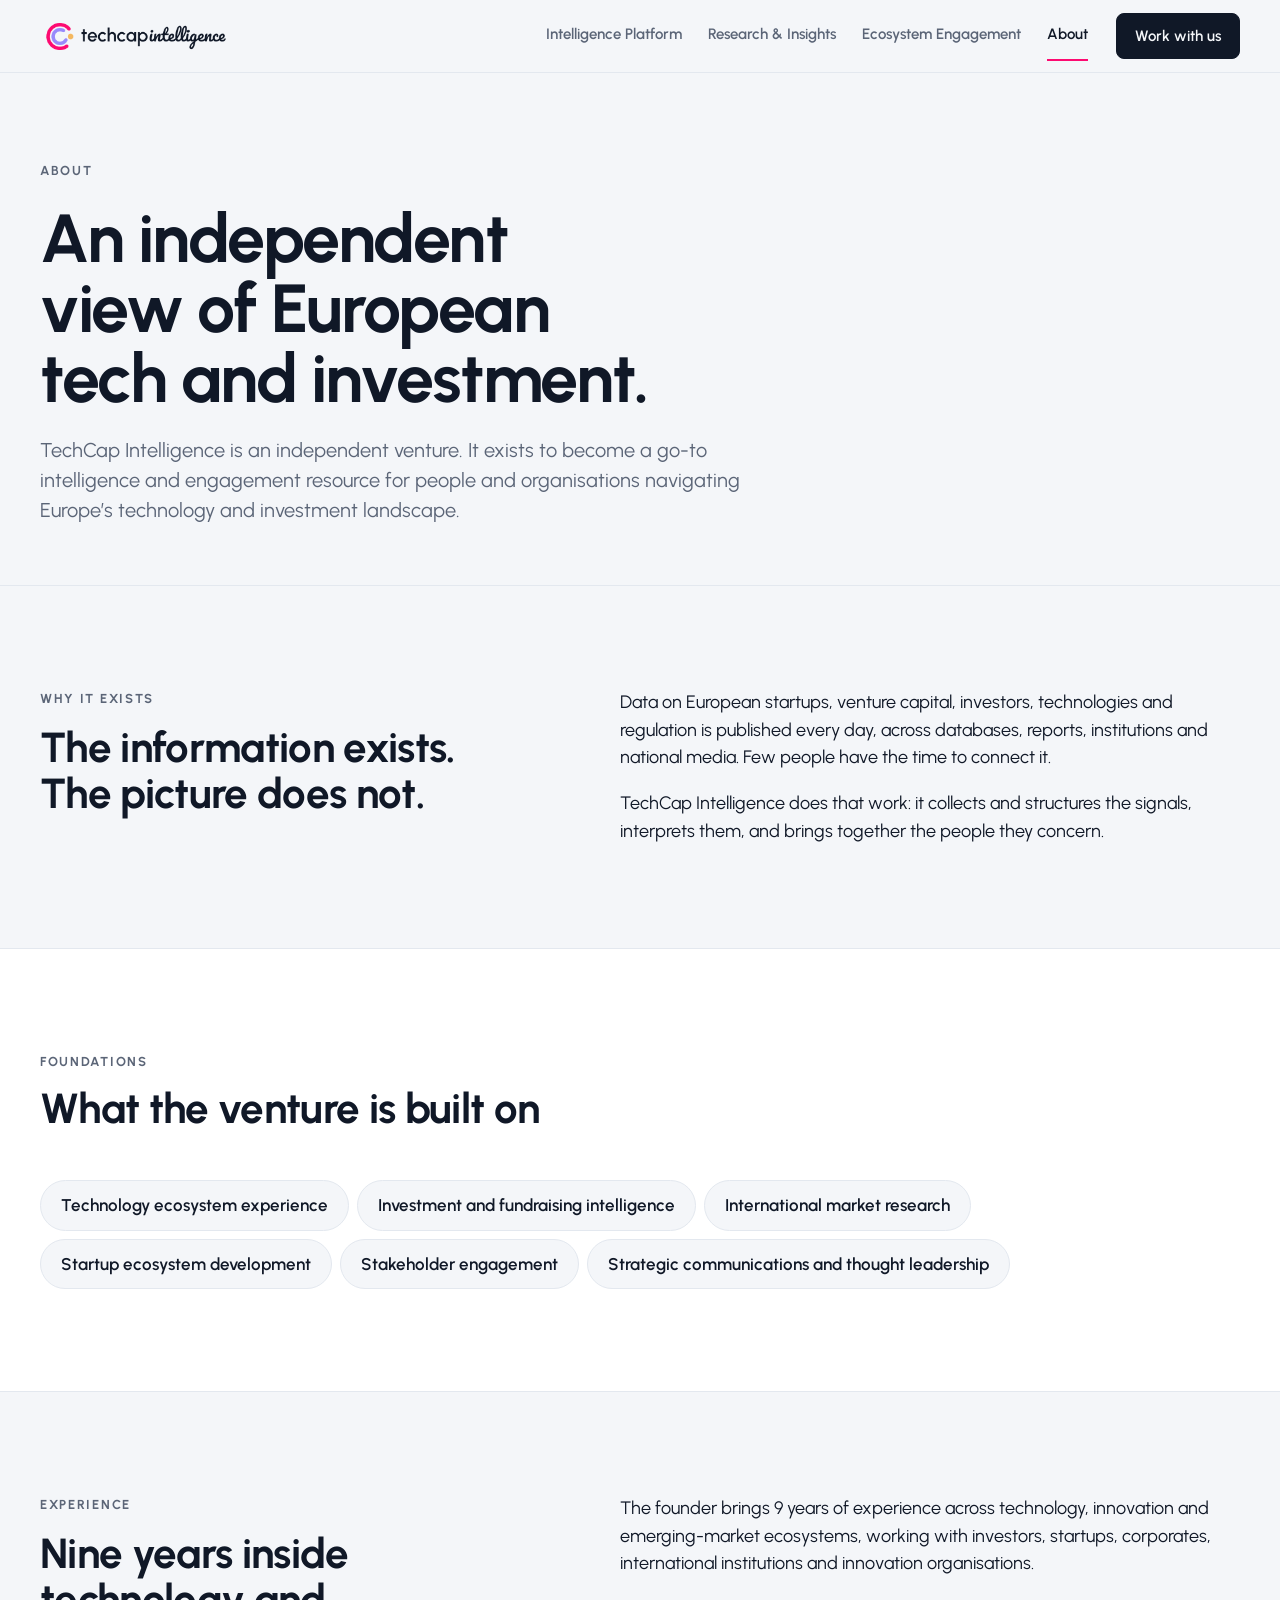
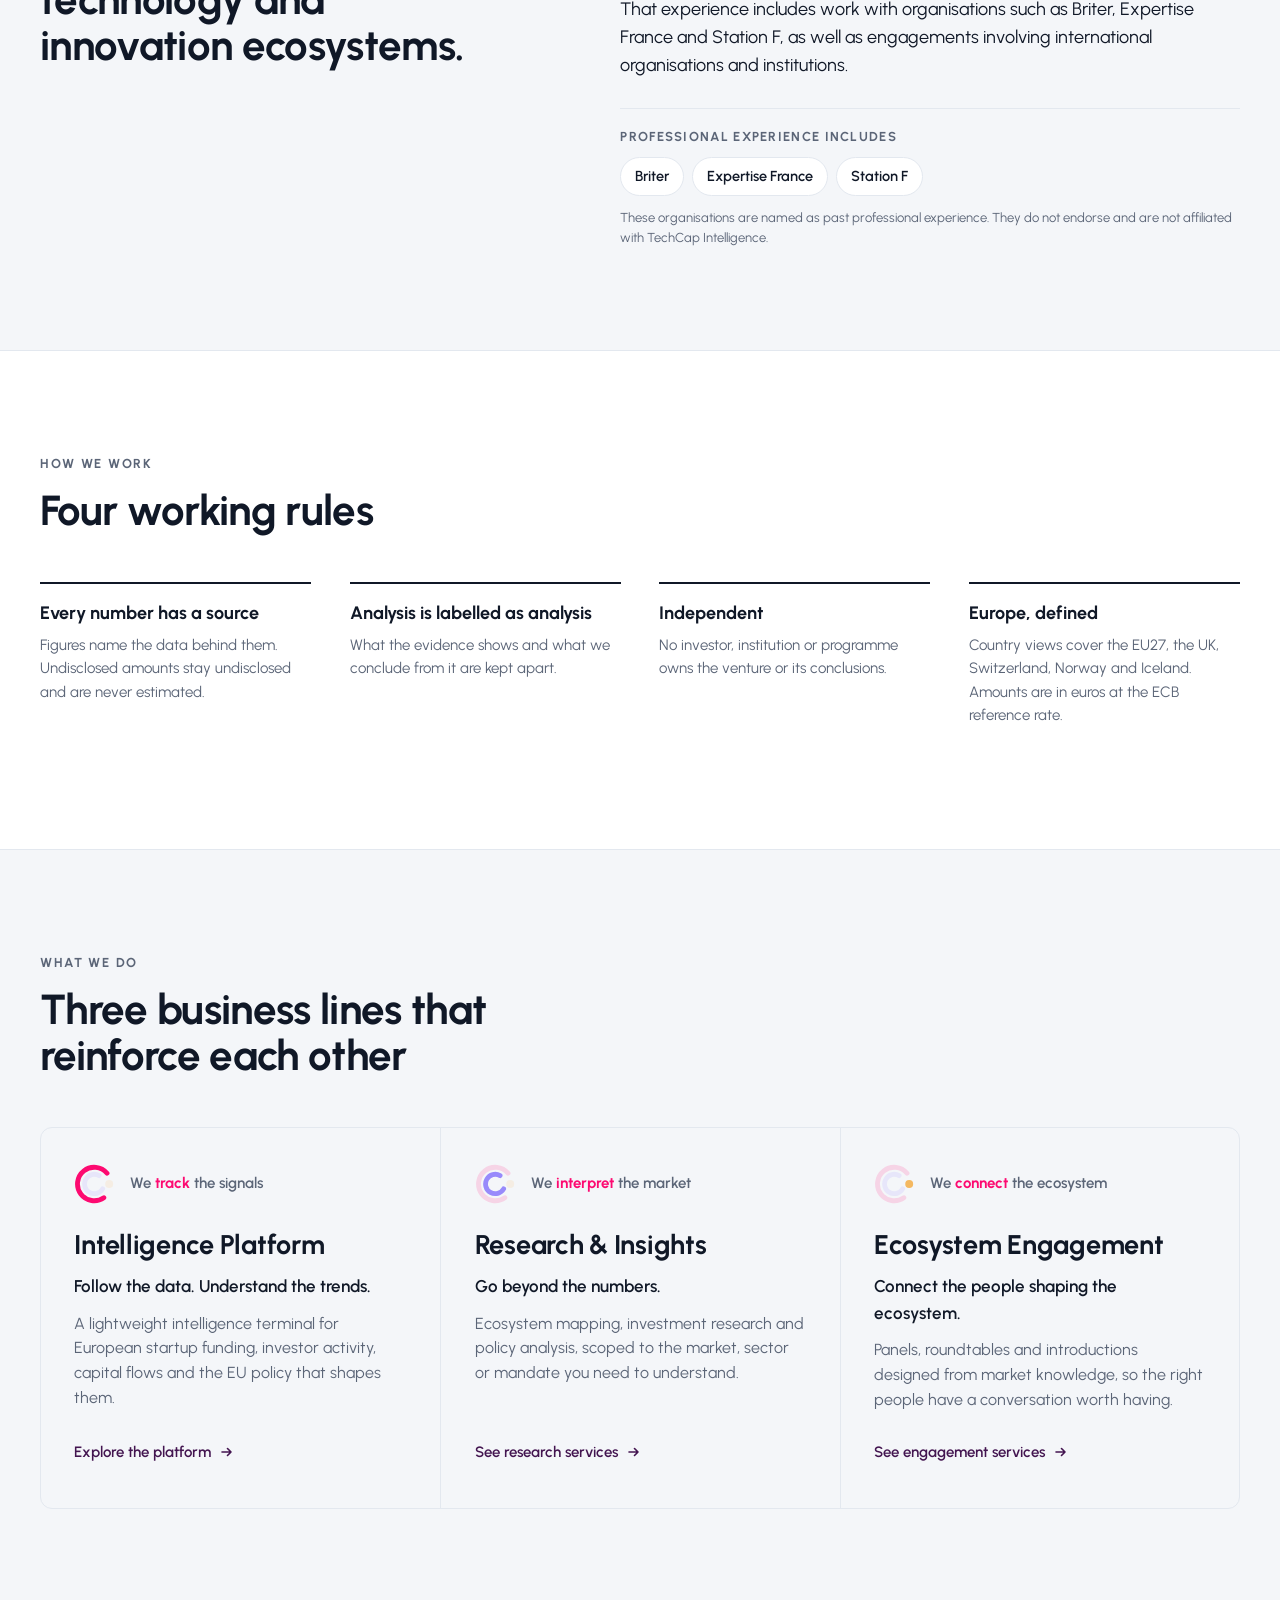
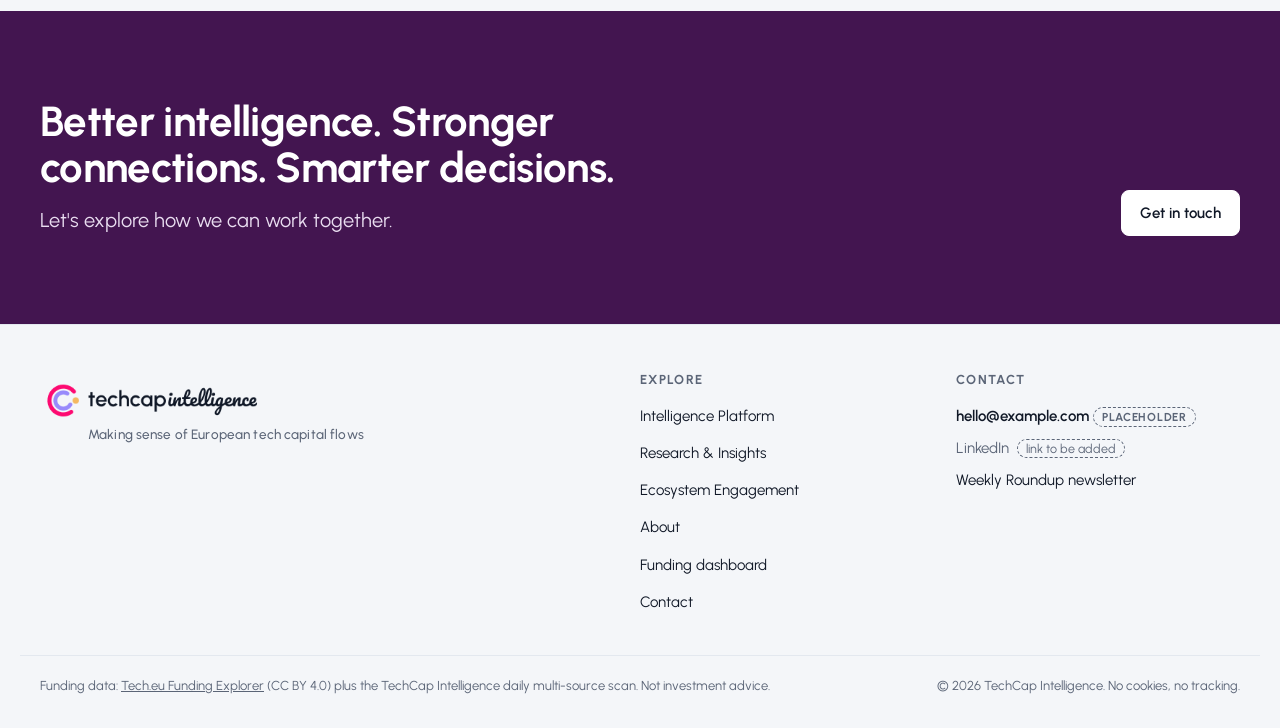
==== site/about.html @ 33c6abe6 "Use www.techcapintelligence.com as the canonical address Co-Authored-By: Claude Fable 5.2 <noreply@a" ====
<!doctype html>
<html lang="en">
<head>
<meta charset="utf-8">
<meta name="viewport" content="width=device-width, initial-scale=1, viewport-fit=cover">
<title>About · TechCap Intelligence</title>
<meta name="description" content="TechCap Intelligence is an independent technology and investment intelligence venture focused on the European startup and innovation ecosystem.">
<link rel="canonical" href="https://www.techcapintelligence.com/about.html">
<meta property="og:type" content="website">
<meta property="og:site_name" content="TechCap Intelligence">
<meta property="og:title" content="About · TechCap Intelligence">
<meta property="og:description" content="TechCap Intelligence is an independent technology and investment intelligence venture focused on the European startup and innovation ecosystem.">
<meta property="og:url" content="https://www.techcapintelligence.com/about.html">
<meta property="og:image" content="https://www.techcapintelligence.com/assets/apple-touch-icon.png">
<meta name="twitter:card" content="summary">
<link rel="icon" href="assets/favicon.svg" type="image/svg+xml">
<link rel="icon" href="assets/favicon-64.png" sizes="64x64" type="image/png">
<link rel="apple-touch-icon" href="assets/apple-touch-icon.png">
<link rel="preconnect" href="https://fonts.googleapis.com">
<link rel="preconnect" href="https://fonts.gstatic.com" crossorigin>
<link rel="stylesheet" href="https://fonts.googleapis.com/css2?family=Urbanist:wght@400;500;600;700&display=swap">
<link rel="stylesheet" href="assets/site.css">
</head>
<body>
<a class="skip" href="#main">Skip to content</a>
<header class="site-head">
  <div class="wrap head-in">
    <a class="home-link" href="index.html" aria-label="TechCap Intelligence, home"><span class="logo " role="img" aria-label="TechCap Intelligence"><span class="w"></span><span class="m"></span></span></a>
    <button class="nav-toggle" type="button" aria-expanded="false" aria-controls="site-nav"><span class="bars" aria-hidden="true"></span><span class="sr-only">Menu</span></button>
    <nav class="site-nav" id="site-nav" aria-label="Main">
      <ul><li><a href="platform.html">Intelligence Platform</a></li><li><a href="research.html">Research &amp; Insights</a></li><li><a href="engagement.html">Ecosystem Engagement</a></li><li><a href="about.html" aria-current="page">About</a></li></ul>
      <a class="btn btn-solid" href="contact.html">Work with us</a>
    </nav>
  </div>
</header>
<main id="main">
<section class="page-hero">
  <div class="wrap">
    <p class="eyebrow">About</p>
    <h1>An independent view of European tech and investment.</h1>
    <p class="lead">TechCap Intelligence is an independent venture. It exists to become a go-to intelligence and engagement resource for people and organisations navigating Europe’s technology and investment landscape.</p>
    
    
  </div>
</section>

<section class="section ">
  <div class="wrap split">
    <div><p class="eyebrow">Why it exists</p><h2>The information exists. The picture does not.</h2></div>
    <div class="prose"><p>Data on European startups, venture capital, investors, technologies and regulation is published every day, across databases, reports, institutions and national media. Few people have the time to connect it.</p><p>TechCap Intelligence does that work: it collects and structures the signals, interprets them, and brings together the people they concern.</p></div>
  </div>
</section>

<section class="section tinted">
  <div class="wrap">
    <div class="sec-head"><p class="eyebrow">Foundations</p><h2>What the venture is built on</h2></div>
    <ul class="tags big"><li>Technology ecosystem experience</li><li>Investment and fundraising intelligence</li><li>International market research</li><li>Startup ecosystem development</li><li>Stakeholder engagement</li><li>Strategic communications and thought leadership</li></ul>
  </div>
</section>
<section class="section ">
  <div class="wrap split">
    <div><p class="eyebrow">Experience</p><h2>Nine years inside technology and innovation ecosystems.</h2></div>
    <div class="prose"><p>The founder brings 9 years of experience across technology, innovation and emerging-market ecosystems, working with investors, startups, corporates, international institutions and innovation organisations.</p><p>That experience includes work with organisations such as Briter, Expertise France and Station F, as well as engagements involving international organisations and institutions.</p><div class="orgs"><h3>Professional experience includes</h3><ul class="tags"><li>Briter</li><li>Expertise France</li><li>Station F</li></ul><p class="note">These organisations are named as past professional experience. They do not endorse and are not affiliated with TechCap Intelligence.</p></div></div>
  </div>
</section>

<section class="section tinted">
  <div class="wrap">
    <div class="sec-head"><p class="eyebrow">How we work</p><h2>Four working rules</h2></div>
    <dl class="name-list cols-4"><div><dt>Every number has a source</dt><dd>Figures name the data behind them. Undisclosed amounts stay undisclosed and are never estimated.</dd></div><div><dt>Analysis is labelled as analysis</dt><dd>What the evidence shows and what we conclude from it are kept apart.</dd></div><div><dt>Independent</dt><dd>No investor, institution or programme owns the venture or its conclusions.</dd></div><div><dt>Europe, defined</dt><dd>Country views cover the EU27, the UK, Switzerland, Norway and Iceland. Amounts are in euros at the ECB reference rate.</dd></div></dl>
  </div>
</section>
<section class="section">
  <div class="wrap">
    <div class="sec-head"><p class="eyebrow">What we do</p><h2>Three business lines that reinforce each other</h2></div>
    <div class="pillars">
  <article class="pillar pillar-track">
    <div class="pillar-top"><svg class="sym" width="44" height="44" viewBox="0 0 100 100" aria-hidden="true"><g fill="none" stroke-linecap="round" stroke-width="11"><path stroke="#FD0A71" d="M75.1 25.6 A38 38 0 1 0 67.8 81.1"/><path class="off" stroke="#988AFB" d="M57.0 30.9 A22 22 0 1 0 65.1 61.0"/></g><circle class="off" fill="#F4B860" cx="80" cy="50" r="9"/></svg><p class="verb">We <b>track</b> the signals</p></div>
    <h3><a href="platform.html">Intelligence Platform</a></h3>
    <p class="line">Follow the data. Understand the trends.</p>
    <p class="text">A lightweight intelligence terminal for European startup funding, investor activity, capital flows and the EU policy that shapes them.</p>
    <p class="more"><a class="btn btn-text" href="platform.html">Explore the platform<svg class="arr" width="16" height="16" viewBox="0 0 16 16" aria-hidden="true"><path d="M3 8h9M8.5 4.5 12 8l-3.500 3.500" fill="none" stroke="currentColor" stroke-width="1.6" stroke-linecap="round" stroke-linejoin="round"/></svg></a></p>
  </article>
  <article class="pillar pillar-interpret">
    <div class="pillar-top"><svg class="sym" width="44" height="44" viewBox="0 0 100 100" aria-hidden="true"><g fill="none" stroke-linecap="round" stroke-width="11"><path class="off" stroke="#FD0A71" d="M75.1 25.6 A38 38 0 1 0 67.8 81.1"/><path stroke="#988AFB" d="M57.0 30.9 A22 22 0 1 0 65.1 61.0"/></g><circle class="off" fill="#F4B860" cx="80" cy="50" r="9"/></svg><p class="verb">We <b>interpret</b> the market</p></div>
    <h3><a href="research.html">Research &amp; Insights</a></h3>
    <p class="line">Go beyond the numbers.</p>
    <p class="text">Ecosystem mapping, investment research and policy analysis, scoped to the market, sector or mandate you need to understand.</p>
    <p class="more"><a class="btn btn-text" href="research.html">See research services<svg class="arr" width="16" height="16" viewBox="0 0 16 16" aria-hidden="true"><path d="M3 8h9M8.5 4.5 12 8l-3.500 3.500" fill="none" stroke="currentColor" stroke-width="1.6" stroke-linecap="round" stroke-linejoin="round"/></svg></a></p>
  </article>
  <article class="pillar pillar-connect">
    <div class="pillar-top"><svg class="sym" width="44" height="44" viewBox="0 0 100 100" aria-hidden="true"><g fill="none" stroke-linecap="round" stroke-width="11"><path class="off" stroke="#FD0A71" d="M75.1 25.6 A38 38 0 1 0 67.8 81.1"/><path class="off" stroke="#988AFB" d="M57.0 30.9 A22 22 0 1 0 65.1 61.0"/></g><circle fill="#F4B860" cx="80" cy="50" r="9"/></svg><p class="verb">We <b>connect</b> the ecosystem</p></div>
    <h3><a href="engagement.html">Ecosystem Engagement</a></h3>
    <p class="line">Connect the people shaping the ecosystem.</p>
    <p class="text">Panels, roundtables and introductions designed from market knowledge, so the right people have a conversation worth having.</p>
    <p class="more"><a class="btn btn-text" href="engagement.html">See engagement services<svg class="arr" width="16" height="16" viewBox="0 0 16 16" aria-hidden="true"><path d="M3 8h9M8.5 4.5 12 8l-3.500 3.500" fill="none" stroke="currentColor" stroke-width="1.6" stroke-linecap="round" stroke-linejoin="round"/></svg></a></p>
  </article>
</div>
  </div>
</section>
<section class="closing">
  <div class="wrap closing-in">
    <div><h2>Better intelligence. Stronger connections. Smarter decisions.</h2><p>Let's explore how we can work together.</p></div>
    <div class="cta-row"><a class="btn btn-light" href="contact.html">Get in touch</a></div>
  </div>
</section>
</main>
<footer class="site-foot">
  <div class="wrap foot-in">
    <div class="foot-brand">
      <a class="home-link" href="index.html" aria-label="TechCap Intelligence, home"><span class="logo " role="img" aria-label="TechCap Intelligence"><span class="w"></span><span class="m"></span></span></a>
      <p class="slogan">Making sense of European tech capital flows</p>
    </div>
    <nav aria-label="Footer">
      <h2>Explore</h2>
      <ul>
        <li><a href="platform.html">Intelligence Platform</a></li>
        <li><a href="research.html">Research &amp; Insights</a></li>
        <li><a href="engagement.html">Ecosystem Engagement</a></li>
        <li><a href="about.html">About</a></li>
        <li><a href="dashboard.html">Funding dashboard</a></li>
        <li><a href="contact.html">Contact</a></li>
      </ul>
    </nav>
    <div>
      <h2>Contact</h2>
      <ul>
        <li><span class="email">hello@example.com</span> <span class="ph">placeholder</span></li>
        <li class="todo">LinkedIn <span>link to be added</span></li>
        <li><a href="https://azizas-newsletter-11fef7.beehiiv.com/" target="_blank" rel="noopener">Weekly Roundup newsletter</a></li>
      </ul>
    </div>
  </div>
  <div class="wrap foot-legal">
    <p>Funding data: <a href="https://funding.tech.eu" target="_blank" rel="noopener">Tech.eu Funding Explorer</a> (CC BY 4.0) plus the TechCap Intelligence daily multi-source scan. Not investment advice.</p>
    <p>© 2026 TechCap Intelligence. No cookies, no tracking.</p>
  </div>
</footer>
<script src="assets/site.js" defer></script>
</body>
</html>
---- site/assets/site.css ----
/* TechCap Intelligence — website styles (home, platform, research, engagement, about, contact).
   The dashboard keeps its own stylesheet, style.css. Tokens follow the brand system.
   Layout: 1240px column, generous vertical rhythm, white panels on the light page, one deep-purple closing band. */
:root {
  --bg: #F4F6F9; --panel: #FFFFFF; --fg: #101827; --muted: #5B6577; --line: #E3E8EF; --soft: #EEF2F6;
  --label: #FD0A71; --purple: #988AFB; --amber: #F4B860; --teal: #65D6C2;
  --head: #431550; --head-fg: #FFFFFF; --accent-ink: #431550;
  --c-equity: #3B82F6; --c-debt: #988AFB; --c-grant: #F4B860;
  --good: #0E9F6E; --focus: #3B82F6;
  --land: #FFFFFF; --land-out: #E9EDF2; --bubble: rgba(152, 138, 251, .34);
  --font: "Urbanist", "Segoe UI", Roboto, Helvetica, Arial, sans-serif;
  --r-md: 8px; --r-lg: 12px; --max: 1240px; --sec: clamp(56px, 8vw, 104px);
  color-scheme: light;
}
@media (prefers-color-scheme: dark) {
  :root:not([data-theme="light"]) { --bg: #1C1D21; --panel: #26282D; --fg: #F2F3F5; --muted: #A3A8B3; --line: #363940; --soft: #303238;
    --accent-ink: #C9C0FD; --good: #34D399; --focus: #65D6C2; --land: #2B2D33; --land-out: #232429; --bubble: rgba(152, 138, 251, .4); color-scheme: dark; }
}
:root[data-theme="dark"] { --bg: #1C1D21; --panel: #26282D; --fg: #F2F3F5; --muted: #A3A8B3; --line: #363940; --soft: #303238;
  --accent-ink: #C9C0FD; --good: #34D399; --focus: #65D6C2; --land: #2B2D33; --land-out: #232429; --bubble: rgba(152, 138, 251, .4); color-scheme: dark; }

*, *::before, *::after { box-sizing: border-box; }
[hidden] { display: none !important; }
html { -webkit-text-size-adjust: 100%; scroll-behavior: smooth; }
body { margin: 0; background: var(--bg); color: var(--fg); font-family: var(--font); font-size: 16px; line-height: 1.55; -webkit-font-smoothing: antialiased; }
h1, h2, h3, p, ul, ol, dl, dd, figure { margin: 0; }
ul, ol { padding: 0; list-style: none; }
a { color: inherit; }
:focus-visible { outline: 2px solid var(--focus); outline-offset: 2px; border-radius: 4px; }
.sr-only { position: absolute; width: 1px; height: 1px; padding: 0; margin: -1px; overflow: hidden; clip: rect(0 0 0 0); white-space: nowrap; border: 0; }
.skip { position: absolute; left: 16px; top: -60px; z-index: 30; background: var(--fg); color: var(--bg); padding: 10px 14px; border-radius: var(--r-md); }
.skip:focus { top: 12px; }
.wrap { max-width: var(--max); margin-inline: auto; padding-left: max(20px, env(safe-area-inset-left, 0px)); padding-right: max(20px, env(safe-area-inset-right, 0px)); }

/* ---------- type ---------- */
h1 { font-size: clamp(38px, 5.6vw, 68px); line-height: 1.03; font-weight: 700; letter-spacing: -.022em; text-wrap: balance; }
h2 { font-size: clamp(27px, 3.3vw, 42px); line-height: 1.1; font-weight: 700; letter-spacing: -.016em; text-wrap: balance; }
h3 { font-size: 19px; line-height: 1.25; font-weight: 700; }
.eyebrow { font-size: 13px; font-weight: 700; letter-spacing: .13em; text-transform: uppercase; color: var(--muted); margin-bottom: 16px; }
.lead { font-size: clamp(17px, 1.6vw, 20px); line-height: 1.5; color: var(--muted); max-width: 62ch; }
.note { font-size: 13px; color: var(--muted); }
.prose { display: grid; gap: 18px; align-content: start; }
.prose > p { font-size: 18px; max-width: 62ch; }

/* ---------- buttons ---------- */
.btn { font: inherit; font-weight: 600; font-size: 15px; line-height: 1.2; color: var(--fg); background: transparent; border: 1px solid var(--line); border-radius: var(--r-md);
  padding: 0 18px; min-height: 46px; cursor: pointer; text-decoration: none; display: inline-flex; align-items: center; gap: 8px; transition: background-color .15s, border-color .15s, color .15s, transform .15s; }
.btn-solid { background: var(--fg); color: var(--bg); border-color: var(--fg); }
.btn-solid:hover { background: var(--head); border-color: var(--head); color: var(--head-fg); }
.btn-outline { border-color: var(--fg); }
.btn-outline:hover { background: var(--fg); color: var(--bg); }
.btn-light { background: #FFFFFF; color: #101827; border-color: #FFFFFF; }
.btn-light:hover { background: #F4B860; border-color: #F4B860; }
.btn-ghost { color: #FFFFFF; border-color: rgba(255, 255, 255, .5); }
.btn-ghost:hover { border-color: #FFFFFF; background: rgba(255, 255, 255, .1); }
.btn-text { border: 0; padding: 0; min-height: 44px; color: var(--accent-ink); }
.btn-text .arr { transition: transform .15s; }
.btn-text:hover .arr { transform: translateX(4px); }
.btn.sm { min-height: 36px; padding: 0 12px; font-size: 14px; }
.cta-row { display: flex; flex-wrap: wrap; gap: 12px; align-items: center; }

/* ---------- header ---------- */
body::before { content: ""; position: fixed; inset: 0 0 auto; height: env(safe-area-inset-top, 0px); z-index: 20; background: var(--bg); }
.site-head { position: sticky; top: env(safe-area-inset-top, 0px); z-index: 15; background: var(--bg); border-bottom: 1px solid var(--line); }
.head-in { display: flex; align-items: center; justify-content: space-between; gap: 16px; min-height: 72px; }
.home-link { display: inline-flex; text-decoration: none; }
.logo { display: block; width: 188px; aspect-ratio: 304 / 76; position: relative; }
.logo span { position: absolute; inset: 0; }
.logo .w { background: var(--fg); -webkit-mask: url(logo-word.png?v=4) no-repeat 0 0 / 100% 100%; mask: url(logo-word.png?v=4) no-repeat 0 0 / 100% 100%; }
.logo .m { background: url(logo-mark.png?v=4) no-repeat 0 0 / 100% 100%; }
.site-nav { display: flex; align-items: center; gap: 28px; }
.site-nav ul { display: flex; gap: 26px; }
.site-nav li a { text-decoration: none; font-weight: 600; font-size: 15px; color: var(--muted); padding: 12px 0; display: inline-block; border-bottom: 2px solid transparent; transition: color .15s; }
.site-nav li a:hover { color: var(--fg); }
.site-nav li a[aria-current="page"] { color: var(--fg); border-bottom-color: var(--label); }
.nav-toggle { display: none; width: 46px; height: 46px; border: 1px solid var(--line); border-radius: var(--r-md); background: transparent; cursor: pointer; align-items: center; justify-content: center; }
.bars, .bars::before, .bars::after { display: block; width: 18px; height: 2px; background: var(--fg); border-radius: 2px; position: relative; transition: transform .2s; }
.bars::before, .bars::after { content: ""; position: absolute; left: 0; }
.bars::before { top: -6px; } .bars::after { top: 6px; }
.nav-toggle[aria-expanded="true"] .bars { background: transparent; }
.nav-toggle[aria-expanded="true"] .bars::before { transform: translateY(6px) rotate(45deg); }
.nav-toggle[aria-expanded="true"] .bars::after { transform: translateY(-6px) rotate(-45deg); }
@media (max-width: 980px) {
  .nav-toggle { display: inline-flex; }
  .site-nav { display: none; position: absolute; left: 0; right: 0; top: 100%; background: var(--bg); border-bottom: 1px solid var(--line); flex-direction: column; align-items: stretch; gap: 16px;
    padding: 12px max(20px, env(safe-area-inset-right, 0px)) 24px max(20px, env(safe-area-inset-left, 0px)); }
  .site-nav.open { display: flex; }
  .site-nav ul { flex-direction: column; gap: 0; }
  .site-nav li a { display: block; padding: 14px 0; font-size: 17px; color: var(--fg); border-bottom: 1px solid var(--line); }
  .site-nav .btn { justify-content: center; }
  .logo { width: 164px; }
}

/* ---------- hero ---------- */
.hero { padding-block: clamp(36px, 5vw, 64px) 0; }
.hero-in { display: grid; grid-template-columns: minmax(0, 1.05fr) minmax(0, .95fr); gap: clamp(24px, 4vw, 56px); align-items: center; }
.hero-text { display: grid; gap: 22px; justify-items: start; }
.hero-text .eyebrow { margin: 0; }
.hero-text .cta-row { margin-top: 6px; }
.hero-map svg { display: block; width: 100%; height: auto; max-height: 560px; }
.hero-map figcaption, .roundtable figcaption { font-size: 12.5px; line-height: 1.45; color: var(--muted); margin-top: 10px; max-width: 60ch; }
.hero-map .land path { stroke: var(--line); stroke-width: 1; stroke-linejoin: round; }
.hero-map .in { fill: var(--land); } .hero-map .out { fill: var(--land-out); }
.hero-map .bub { fill: var(--bubble); stroke: var(--purple); stroke-width: 1.2; }
.hero-map .core { fill: var(--label); }
.hero-map .arc { fill: none; stroke: var(--label); stroke-width: 1.6; stroke-linecap: round; stroke-dasharray: 3 9; opacity: .75; animation: flow 5s linear infinite; }
.hero-map .lab text { font-family: var(--font); fill: var(--fg); paint-order: stroke; stroke: var(--bg); stroke-width: 4px; stroke-linejoin: round; }
.hero-map .lab .n { font-size: 14px; font-weight: 600; }
.hero-map .lab .v { font-size: 17px; font-weight: 700; font-variant-numeric: tabular-nums; }
@keyframes flow { to { stroke-dashoffset: -48; } }
.verbs { display: grid; grid-template-columns: repeat(3, 1fr); border-block: 1px solid var(--line); margin-top: clamp(32px, 5vw, 56px); }
.verbs li + li { border-left: 1px solid var(--line); }
.verbs a { display: flex; align-items: center; gap: 12px; padding: 22px 20px; text-decoration: none; font-size: clamp(17px, 1.9vw, 23px); font-weight: 500; letter-spacing: -.01em; transition: background-color .15s; }
.verbs li:first-child a { padding-left: 0; }
.verbs a:hover { background: var(--soft); }
.verbs b, .pillar .verb b { font-weight: 700; color: var(--label); }
.sym { flex: none; display: block; }
.sym .off { opacity: .14; }
@media (max-width: 860px) {
  .hero-in { grid-template-columns: 1fr; }
  .hero-map svg { max-height: 420px; }
  .verbs { grid-template-columns: 1fr; }
  .verbs li + li { border-left: 0; border-top: 1px solid var(--line); }
  .verbs a, .verbs li:first-child a { padding: 16px 0; }
}

.page-hero { padding-block: clamp(44px, 7vw, 88px) clamp(36px, 5vw, 60px); border-bottom: 1px solid var(--line); }
.page-hero .wrap:not(.hero-in) { display: grid; gap: 22px; justify-items: start; }
.page-hero .eyebrow { margin: 0; }
.page-hero h1 { max-width: 17ch; }
.page-hero.with-figure h1 { max-width: none; }
.roundtable svg { display: block; width: 100%; height: auto; max-height: 420px; }
.roundtable .table { fill: var(--panel); stroke: var(--line); stroke-width: 1.5; }
.roundtable .link { stroke: var(--purple); stroke-width: 1.4; opacity: .85; }
.roundtable .link.faint { stroke: var(--line); stroke-width: 1.2; opacity: 1; }
.roundtable .seat { fill: var(--panel); stroke: var(--purple); stroke-width: 3; }
.roundtable .seat.mod { fill: var(--label); stroke: var(--label); }
.roundtable .q { fill: var(--amber); }
.roundtable text { font-family: var(--font); font-size: 14px; font-weight: 600; fill: var(--fg); }
.roundtable .qt { font-size: 12.5px; font-weight: 600; fill: var(--muted); paint-order: stroke; stroke: var(--panel); stroke-width: 5px; stroke-linejoin: round; }
.roundtable text.mod { font-weight: 700; }

/* ---------- sections ---------- */
.section { padding-block: var(--sec); }
.section.tight { padding-block: clamp(40px, 5vw, 64px); }
.section.tinted { background: var(--panel); border-block: 1px solid var(--line); }
.sec-head { display: grid; gap: 14px; margin-bottom: clamp(28px, 4vw, 48px); max-width: 780px; }
.sec-head .eyebrow { margin: 0; }
.split { display: grid; grid-template-columns: minmax(0, 5fr) minmax(0, 6fr); gap: clamp(24px, 5vw, 72px); align-items: start; }
@media (max-width: 860px) { .split { grid-template-columns: 1fr; } }
.after { margin-top: 28px; }

.points { display: grid; gap: 0; margin-top: 10px; border-top: 1px solid var(--line); }
.points > div { display: grid; grid-template-columns: minmax(0, 11rem) minmax(0, 1fr); gap: 16px; padding: 16px 0; border-bottom: 1px solid var(--line); }
.points dt { font-weight: 700; }
.points dd { color: var(--muted); }
@media (max-width: 520px) { .points > div { grid-template-columns: 1fr; gap: 2px; } }

/* pillars */
.pillars { display: grid; grid-template-columns: repeat(3, minmax(0, 1fr)); gap: 0; border: 1px solid var(--line); border-radius: var(--r-lg); background: var(--bg); overflow: hidden; }
.pillar { padding: clamp(22px, 2.6vw, 34px); display: grid; gap: 12px; align-content: start; grid-template-rows: auto auto auto 1fr auto; position: relative; }
.pillar + .pillar { border-left: 1px solid var(--line); }
.pillar-top { display: flex; align-items: center; gap: 12px; margin-bottom: 10px; }
.pillar .verb { font-size: 15px; font-weight: 600; color: var(--muted); }
.pillar h3 { font-size: clamp(22px, 2.2vw, 27px); letter-spacing: -.01em; }
.pillar h3 a { text-decoration: none; }
.pillar h3 a::after { content: ""; position: absolute; inset: 0; }
.pillar .line { font-weight: 600; font-size: 17px; }
.pillar .text { color: var(--muted); }
.pillar .more { margin-top: 6px; }
.pillar:hover { background: var(--panel); }
.section.tinted .pillar:hover { background: var(--soft); }
.pillar:hover .arr { transform: translateX(4px); }
@media (max-width: 860px) { .pillars { grid-template-columns: 1fr; } .pillar + .pillar { border-left: 0; border-top: 1px solid var(--line); } }

/* coverage */
.facts { display: grid; grid-template-columns: repeat(3, minmax(0, 1fr)); gap: 12px; margin-bottom: 36px; }
.facts > div { background: var(--panel); border: 1px solid var(--line); border-radius: var(--r-lg); padding: 20px; display: grid; gap: 4px; align-content: start; }
.facts dt { font-size: clamp(30px, 3.6vw, 44px); line-height: 1.05; font-weight: 700; letter-spacing: -.02em; font-variant-numeric: tabular-nums; }
.facts dd { color: var(--muted); font-size: 15px; }
.track { display: grid; grid-template-columns: repeat(3, minmax(0, 1fr)); gap: 0 clamp(20px, 3vw, 40px); }
.track li { padding: 20px 0; border-top: 1px solid var(--line); display: grid; gap: 6px; align-content: start; }
.track p { color: var(--muted); font-size: 15px; }
@media (max-width: 860px) { .facts { grid-template-columns: 1fr; } .track { grid-template-columns: 1fr; } }

/* audiences */
.audiences { display: grid; grid-template-columns: repeat(5, minmax(0, 1fr)); gap: 0; border-top: 2px solid var(--fg); }
.audiences li { padding: 20px 18px 4px 0; display: grid; gap: 8px; align-content: start; }
.audiences li + li { padding-left: 18px; border-left: 1px solid var(--line); }
.audiences .who { font-size: 13.5px; color: var(--muted); }
.audiences p { font-size: 15px; }
@media (max-width: 1020px) {
  .audiences { grid-template-columns: 1fr; }
  .audiences li, .audiences li + li { padding: 18px 0; border-left: 0; }
  .audiences li + li { border-top: 1px solid var(--line); }
}

.name-list { display: grid; gap: 0 clamp(20px, 3vw, 40px); grid-template-columns: repeat(2, minmax(0, 1fr)); }
.name-list.cols-4 { grid-template-columns: repeat(4, minmax(0, 1fr)); }
.name-list > div { border-top: 2px solid var(--fg); padding: 16px 0 20px; display: grid; gap: 6px; align-content: start; }
.name-list dt { font-weight: 700; font-size: 18px; }
.name-list dd { color: var(--muted); font-size: 15px; }
@media (max-width: 900px) { .name-list.cols-4 { grid-template-columns: repeat(2, minmax(0, 1fr)); } }
@media (max-width: 520px) { .name-list, .name-list.cols-4 { grid-template-columns: 1fr; } }

/* closing band */
.closing { background: var(--head); color: var(--head-fg); padding-block: clamp(48px, 7vw, 88px); }
.closing-in { display: flex; flex-wrap: wrap; gap: 28px 48px; align-items: end; justify-content: space-between; }
.closing-in > div:first-child { display: grid; gap: 14px; max-width: 760px; min-width: 0; }
.closing p { font-size: clamp(17px, 1.6vw, 20px); color: #E9DDF0; }

/* ---------- lists, tags, statuses ---------- */
.ticks { display: grid; gap: 8px; }
.ticks li { position: relative; padding-left: 22px; font-size: 15px; }
.ticks li::before { content: ""; position: absolute; left: 2px; top: .62em; width: 8px; height: 8px; border-radius: 50%; border: 2px solid var(--purple); }
.questions { display: grid; border-top: 1px solid var(--line); margin-top: 8px; }
.questions li { padding: 14px 0; border-bottom: 1px solid var(--line); font-size: 18px; font-weight: 600; }
.tags { display: flex; flex-wrap: wrap; gap: 8px; }
.tags li { border: 1px solid var(--line); background: var(--panel); border-radius: 999px; padding: 7px 14px; font-size: 14.5px; font-weight: 600; }
.section.tinted .tags li { background: var(--bg); }
.tags.big li { font-size: 17px; padding: 11px 20px; }
.tailored, .orgs { display: grid; gap: 12px; margin-top: 10px; padding-top: 20px; border-top: 1px solid var(--line); }
.tailored h3, .orgs h3 { font-size: 13px; letter-spacing: .1em; text-transform: uppercase; color: var(--muted); }
.status { display: inline-flex; align-items: center; gap: 7px; font-size: 12.5px; font-weight: 700; letter-spacing: .02em; padding: 4px 10px; border-radius: 999px; border: 1px solid var(--line); background: var(--panel); color: var(--fg); white-space: nowrap; }
.status::before { content: ""; width: 8px; height: 8px; border-radius: 50%; background: var(--muted); }
.status-live::before { background: var(--good); }
.status-partial::before { background: var(--amber); }
.status-dev::before { background: transparent; border: 2px solid var(--muted); }
.letter { flex: none; width: 36px; height: 36px; border-radius: var(--r-md); background: var(--fg); color: var(--bg); display: inline-grid; place-items: center; font-weight: 700; font-size: 16px; }

/* modules and services */
.modules, .services { display: grid; grid-template-columns: repeat(2, minmax(0, 1fr)); gap: 16px; }
.module, .service { background: var(--bg); border: 1px solid var(--line); border-radius: var(--r-lg); padding: clamp(20px, 2.4vw, 30px); display: grid; gap: 14px; align-content: start; min-width: 0; }
.module { grid-template-rows: auto auto auto 1fr auto; }
.module-head { display: flex; align-items: center; justify-content: space-between; gap: 12px; }
.module h3, .service h3 { font-size: 22px; letter-spacing: -.01em; }
.module > p, .service-head p { color: var(--muted); }
.service-head { display: flex; gap: 16px; align-items: start; }
.service-head > div { display: grid; gap: 6px; min-width: 0; }
.service .ticks { grid-template-columns: repeat(2, minmax(0, 1fr)); gap: 8px 20px; padding-top: 14px; border-top: 1px solid var(--line); }
@media (max-width: 860px) { .modules, .services { grid-template-columns: 1fr; } }
@media (max-width: 520px) { .service .ticks { grid-template-columns: 1fr; } }

/* policy and market pairs */
.pairs { border-top: 2px solid var(--fg); }
.pairs-head, .pair { display: grid; grid-template-columns: minmax(0, 1fr) 56px minmax(0, 1fr); align-items: center; }
.pairs-head { grid-template-columns: minmax(0, 1fr) minmax(0, 1fr); column-gap: 56px; padding: 12px 0; font-size: 13px; font-weight: 700; letter-spacing: .1em; text-transform: uppercase; color: var(--muted); }
.pair { padding: 20px 0; border-top: 1px solid var(--line); font-size: 18px; }
.pair span:first-child { font-weight: 600; }
.pair .to { height: 2px; margin: 0 14px; background: var(--label); position: relative; }
.pair .to::after { content: ""; position: absolute; right: -1px; top: -4px; width: 8px; height: 8px; border-top: 2px solid var(--label); border-right: 2px solid var(--label); transform: rotate(45deg); }
@media (max-width: 640px) {
  .pairs-head { display: none; }
  .pair { grid-template-columns: 1fr; gap: 10px; font-size: 16.5px; }
  .pair .to { width: 2px; height: 18px; margin: 0 0 0 6px; }
  .pair .to::after { right: -3px; top: auto; bottom: 0; transform: rotate(135deg); }
}

.callout { display: grid; gap: 14px; }
.callout > * { max-width: 780px; }
.callout p { font-size: 18px; color: var(--muted); }

/* ---------- platform terminal ---------- */
.terminal { background: var(--panel); border: 1px solid var(--line); border-radius: var(--r-lg); padding: clamp(14px, 2vw, 22px); display: grid; gap: 14px; font-size: 15px; line-height: 1.5; }
.term-bar { display: flex; flex-wrap: wrap; gap: 10px 16px; justify-content: space-between; align-items: center; padding-bottom: 14px; border-bottom: 1px solid var(--line); }
.term-title { display: flex; align-items: center; gap: 10px; font-weight: 700; }
.chips { display: flex; flex-wrap: wrap; gap: 8px; }
.chip { border: 1px solid var(--line); border-radius: var(--r-md); padding: 6px 10px; font-size: 13.5px; font-weight: 600; background: var(--bg); }
.chip em { font-style: normal; font-weight: 500; color: var(--muted); margin-right: 6px; }
.tiles { display: grid; gap: 12px; grid-template-columns: repeat(4, minmax(0, 1fr)); }
.tile, .panel { background: var(--bg); border: 1px solid var(--line); border-radius: var(--r-lg); padding: 16px; min-width: 0; }
.tile { display: grid; gap: 2px; align-content: start; }
.tile h3, .panel h3 { font-size: 13px; font-weight: 600; color: var(--muted); }
.tile .big { font-size: 28px; font-weight: 700; letter-spacing: -.01em; font-variant-numeric: tabular-nums; line-height: 1.25; }
.tile .chg { font-size: 12px; color: var(--muted); font-variant-numeric: tabular-nums; }
.term-grid { display: grid; gap: 12px; grid-template-columns: repeat(2, minmax(0, 1fr)); }
.panel { display: grid; gap: 10px; align-content: start; }
.panel h3 { font-size: 15px; font-weight: 700; color: var(--fg); }
.legend { display: flex; flex-wrap: wrap; gap: 14px; font-size: 12.5px; color: var(--muted); }
.legend span::before { content: ""; display: inline-block; width: 10px; height: 10px; border-radius: 2px; margin-right: 6px; vertical-align: -1px; background: currentColor; }
.legend span { color: var(--muted); }
.legend .k-equity::before { background: var(--c-equity); } .legend .k-debt::before { background: var(--c-debt); } .legend .k-grant::before { background: var(--c-grant); }
.chart-years { display: block; width: 100%; height: auto; }
.chart-years .k-equity { fill: var(--c-equity); } .chart-years .k-debt { fill: var(--c-debt); } .chart-years .k-grant { fill: var(--c-grant); }
.chart-years .axis { stroke: var(--line); }
.chart-years text { font-family: var(--font); font-variant-numeric: tabular-nums; }
.chart-years .val { font-size: 13px; font-weight: 700; fill: var(--fg); }
.chart-years .tick { font-size: 12px; fill: var(--muted); }
.rank { display: grid; gap: 9px; }
.rank li { display: grid; grid-template-columns: 7.2rem minmax(0, 1fr) 4.2rem; gap: 10px; align-items: center; font-size: 14px; }
.rk-n { font-weight: 600; overflow-wrap: anywhere; }
.rk-bar { height: 10px; background: var(--soft); border-radius: 3px; overflow: hidden; }
.rk-bar i { display: block; height: 100%; background: var(--c-equity); border-radius: 3px; }
.rk-v { text-align: right; font-weight: 700; font-variant-numeric: tabular-nums; }
.panel.sample { border-style: dashed; }
.panel.sample .status { justify-self: start; }
.panel.sample dl { display: grid; gap: 0; }
.panel.sample dl > div { display: grid; grid-template-columns: 8rem minmax(0, 1fr); gap: 12px; padding: 9px 0; border-top: 1px solid var(--line); font-size: 14px; }
.panel.sample dt { font-weight: 700; }
.panel.sample dd { color: var(--muted); }
.term-foot { font-size: 12.5px; color: var(--muted); }
@media (max-width: 900px) { .tiles { grid-template-columns: repeat(2, minmax(0, 1fr)); } .term-grid { grid-template-columns: 1fr; } }
@media (max-width: 460px) { .tiles { grid-template-columns: 1fr; } .panel.sample dl > div { grid-template-columns: 1fr; gap: 0; } .rank li { grid-template-columns: 6.6rem minmax(0, 1fr) 3.6rem; font-size: 13.5px; } }

/* ---------- contact ---------- */
.contact { display: grid; grid-template-columns: minmax(0, 7fr) minmax(0, 4fr); gap: clamp(24px, 5vw, 64px); align-items: start; }
.enquiry { display: grid; gap: 22px; min-width: 0; }
.types { border: 0; padding: 0; margin: 0; display: grid; grid-template-columns: repeat(2, minmax(0, 1fr)); gap: 10px; min-width: 0; }
.types legend { font-weight: 700; font-size: 19px; padding: 0; margin-bottom: 12px; }
.type { display: flex; gap: 12px; align-items: start; background: var(--panel); border: 1px solid var(--line); border-radius: var(--r-lg); padding: 14px 16px; cursor: pointer; transition: border-color .15s; }
.type:hover { border-color: var(--muted); }
.type:has(input:checked) { border-color: var(--fg); box-shadow: inset 0 0 0 1px var(--fg); }
.type input { margin: 4px 0 0; width: 16px; height: 16px; accent-color: var(--head); flex: none; }
.type span { display: grid; gap: 2px; min-width: 0; }
.type small { color: var(--muted); font-size: 14px; }
.fields { display: grid; grid-template-columns: repeat(2, minmax(0, 1fr)); gap: 14px; }
.fields label { display: grid; gap: 6px; font-size: 14px; font-weight: 600; min-width: 0; }
.fields .full { grid-column: 1 / -1; }
input[type="text"], input[type="email"], textarea { font: inherit; font-weight: 400; font-size: 16px; color: var(--fg); background: var(--panel); border: 1px solid var(--line); border-radius: var(--r-md); padding: 11px 12px; width: 100%; min-height: 46px; }
textarea { resize: vertical; line-height: 1.5; }
.hint { font-size: 13.5px; color: var(--muted); max-width: 44ch; }
.form-error { color: #B42318; font-weight: 600; }
:root[data-theme="dark"] .form-error { color: #F87171; }
@media (prefers-color-scheme: dark) { :root:not([data-theme="light"]) .form-error { color: #F87171; } }
.composed { display: grid; gap: 12px; padding: 18px; border: 1px solid var(--line); border-radius: var(--r-lg); background: var(--panel); justify-items: start; }
.direct { display: grid; gap: 10px; align-content: start; padding: 24px; background: var(--panel); border: 1px solid var(--line); border-radius: var(--r-lg); }
.direct h2 { font-size: 13px; letter-spacing: .1em; text-transform: uppercase; color: var(--muted); font-weight: 700; margin-top: 14px; }
.direct h2:first-child { margin-top: 0; }
.email-row { display: flex; flex-wrap: wrap; gap: 10px; align-items: center; }
.email { font-weight: 700; font-size: 18px; user-select: all; overflow-wrap: anywhere; }
.ph { font-size: 11.5px; font-weight: 700; letter-spacing: .06em; text-transform: uppercase; border: 1px dashed var(--muted); color: var(--muted); border-radius: 999px; padding: 2px 8px; }
.links { display: grid; gap: 8px; }
.todo { color: var(--muted); }
.todo span { font-size: 12.5px; border: 1px dashed var(--muted); border-radius: 999px; padding: 1px 8px; margin-left: 4px; white-space: nowrap; }
@media (max-width: 900px) { .contact { grid-template-columns: 1fr; } }
@media (max-width: 560px) { .types, .fields { grid-template-columns: 1fr; } }

/* ---------- footer ---------- */
.site-foot { border-top: 1px solid var(--line); padding-block: 48px 32px; font-size: 15px; }
.foot-in { display: grid; grid-template-columns: minmax(0, 2fr) minmax(0, 1fr) minmax(0, 1fr); gap: 32px; }
.foot-brand .logo { width: 220px; }
.slogan { margin: -12px 0 0 48px; font-size: 13.5px; font-weight: 500; color: var(--muted); letter-spacing: .01em; }
.site-foot h2 { font-size: 13px; letter-spacing: .1em; text-transform: uppercase; color: var(--muted); margin-bottom: 12px; font-weight: 700; }
.site-foot ul { display: grid; gap: 4px; }
.site-foot li a { text-decoration: none; display: inline-block; padding: 5px 0; }
.site-foot li a:hover { text-decoration: underline; }
.site-foot .email { font-size: 15px; font-weight: 600; display: inline-block; padding: 5px 0; }
.foot-legal { margin-top: 36px; padding-top: 20px; border-top: 1px solid var(--line); display: flex; flex-wrap: wrap; gap: 8px 32px; justify-content: space-between; font-size: 13px; color: var(--muted); }
@media (max-width: 760px) { .foot-in { grid-template-columns: 1fr; } }

@media (prefers-reduced-motion: reduce) {
  html { scroll-behavior: auto; }
  *, *::before, *::after { animation: none !important; transition: none !important; }
}
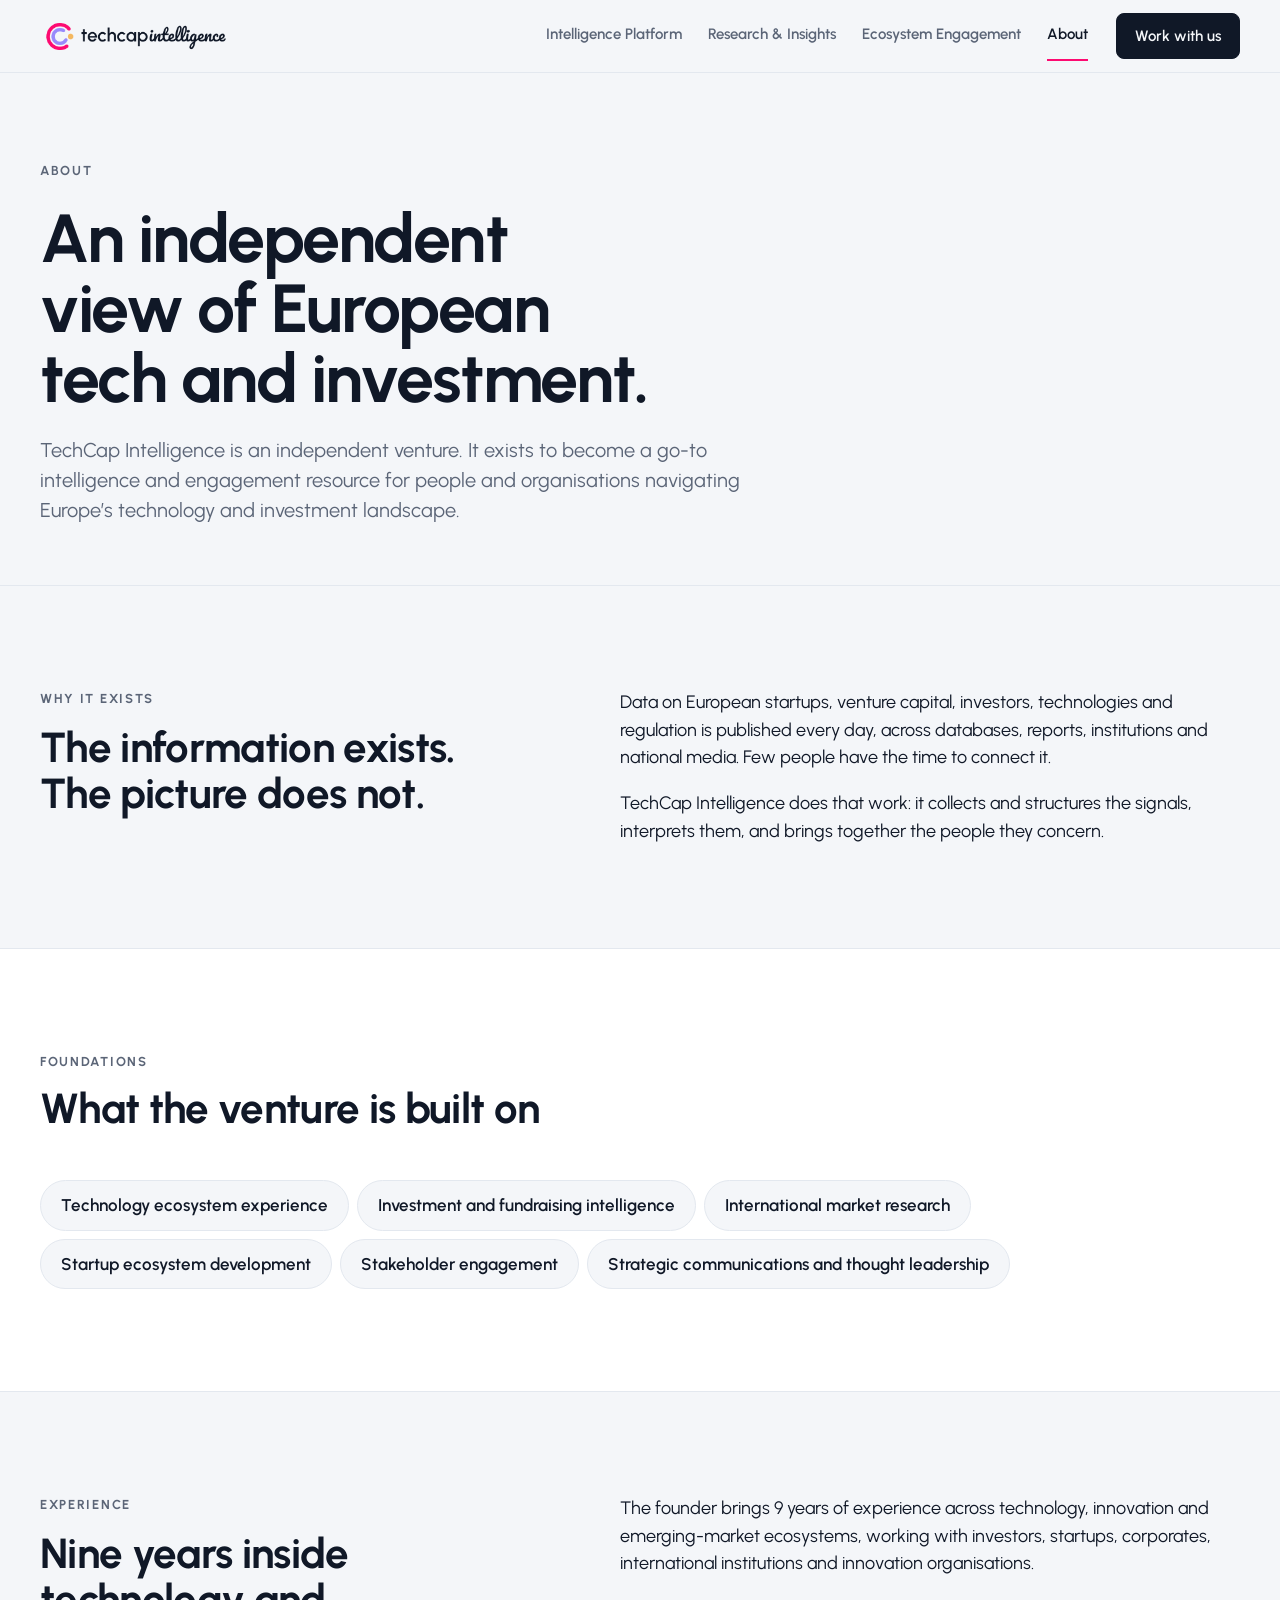
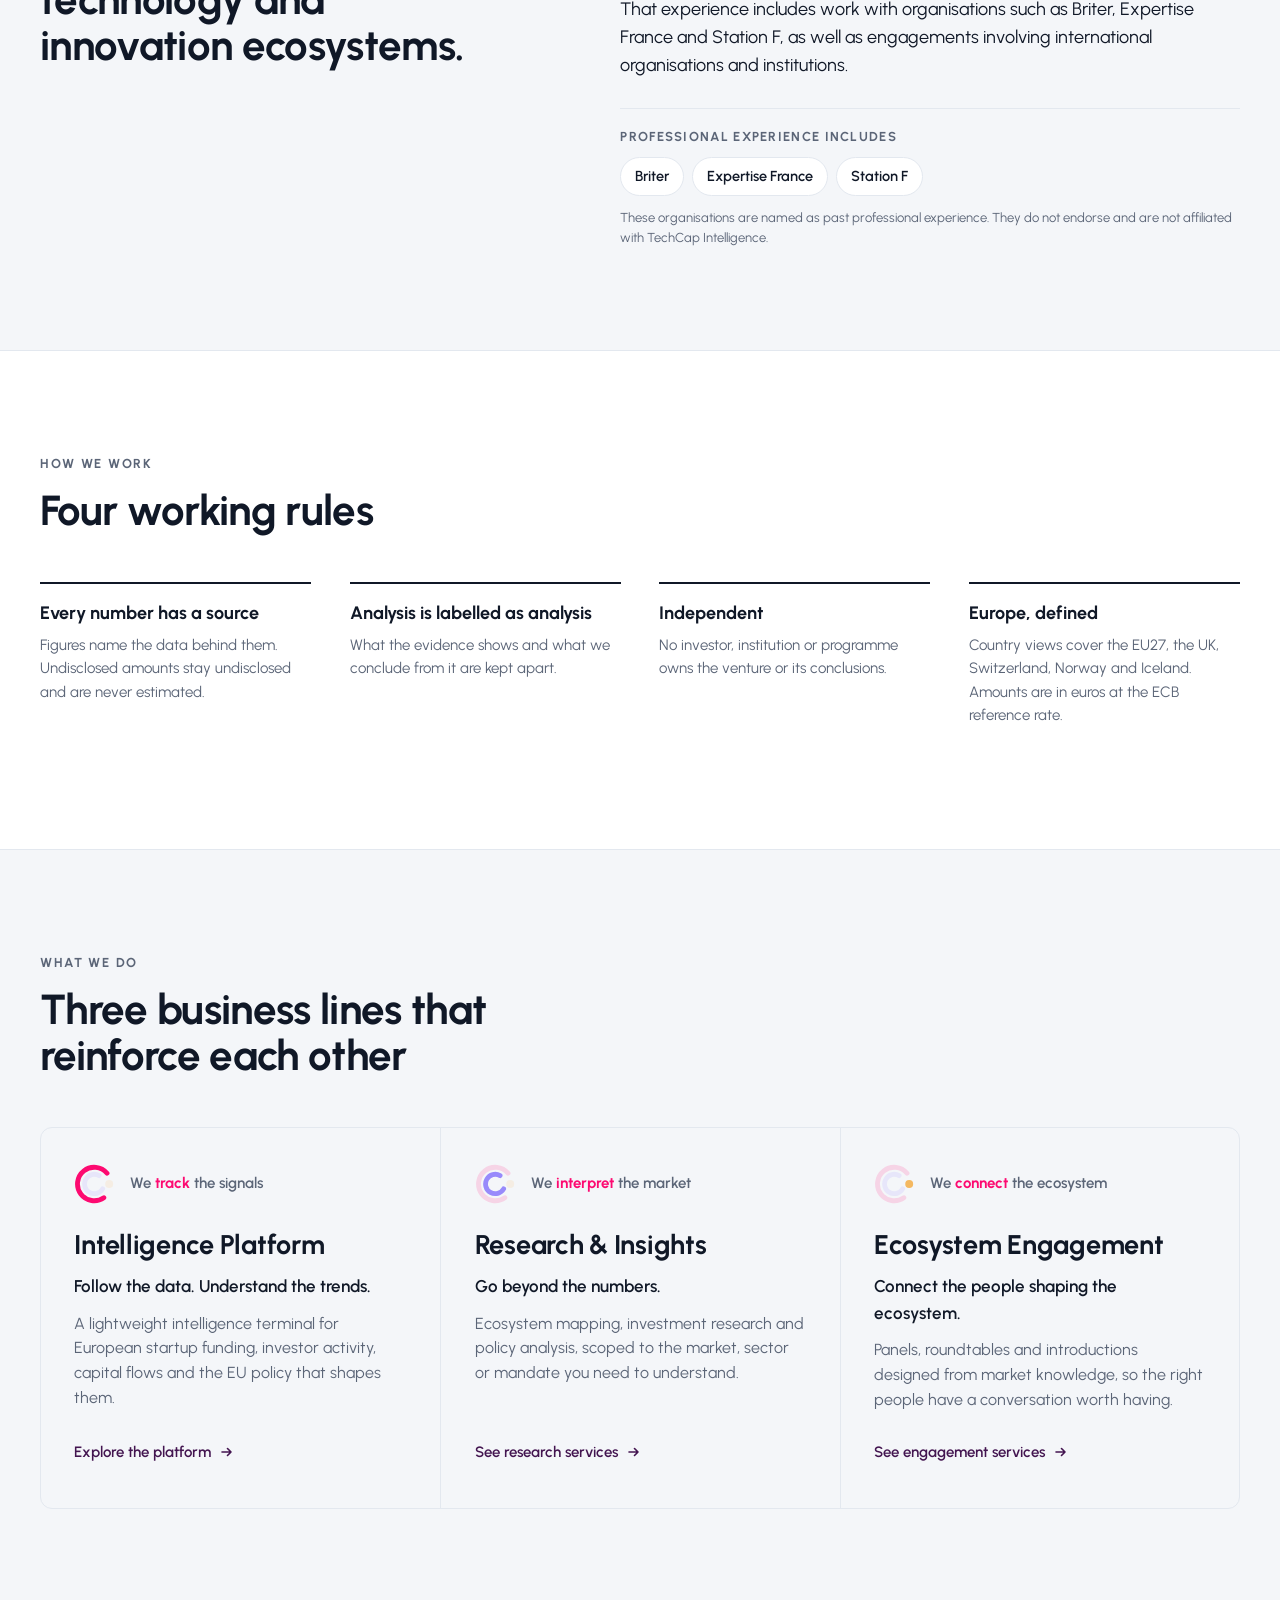
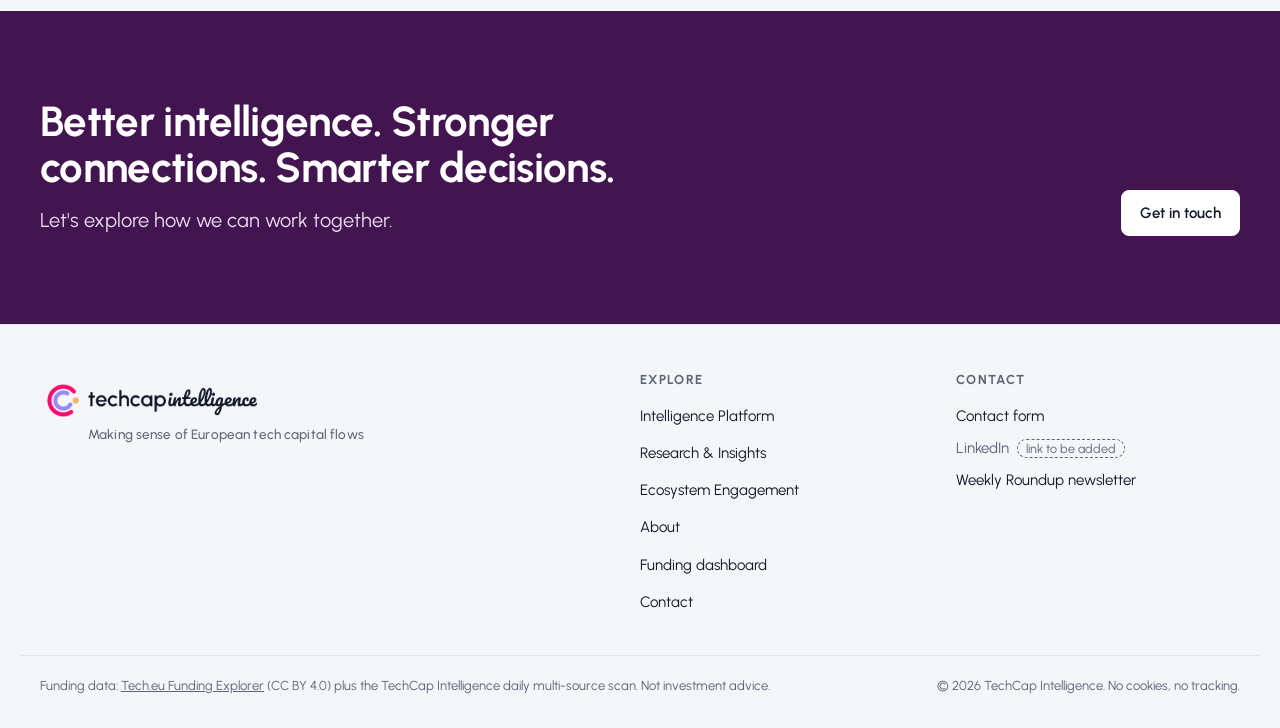
==== commit 19689d26: "Send contact enquiries through the Beehiiv form No professional email address exists yet, so the con" ====
--- a/site/about.html
+++ b/site/about.html
@@ -125,7 +125,8 @@
     <div>
       <h2>Contact</h2>
       <ul>
-        <li><span class="email">hello@example.com</span> <span class="ph">placeholder</span></li>
+        <li><a href="contact.html">Contact form</a></li>
+        
         <li class="todo">LinkedIn <span>link to be added</span></li>
         <li><a href="https://azizas-newsletter-11fef7.beehiiv.com/" target="_blank" rel="noopener">Weekly Roundup newsletter</a></li>
       </ul>
--- a/site/assets/site.css
+++ b/site/assets/site.css
@@ -304,7 +304,14 @@
 
 /* ---------- contact ---------- */
 .contact { display: grid; grid-template-columns: minmax(0, 7fr) minmax(0, 4fr); gap: clamp(24px, 5vw, 64px); align-items: start; }
-.enquiry { display: grid; gap: 22px; min-width: 0; }
+.enquiry { display: grid; gap: 14px; min-width: 0; align-content: start; background: var(--panel); border: 1px solid var(--line); border-radius: var(--r-lg); padding: clamp(20px, 3vw, 32px); }
+.form-title { font-size: 24px; }
+.signup { min-height: 320px; max-width: 480px; }
+.helps { display: grid; gap: 0; }
+.helps > div { padding: 10px 0; border-top: 1px solid var(--line); display: grid; gap: 2px; scroll-margin-top: 96px; }
+.helps > div:target dt { color: var(--label); }
+.helps dt { font-weight: 700; }
+.helps dd { color: var(--muted); font-size: 14.5px; }
 .types { border: 0; padding: 0; margin: 0; display: grid; grid-template-columns: repeat(2, minmax(0, 1fr)); gap: 10px; min-width: 0; }
 .types legend { font-weight: 700; font-size: 19px; padding: 0; margin-bottom: 12px; }
 .type { display: flex; gap: 12px; align-items: start; background: var(--panel); border: 1px solid var(--line); border-radius: var(--r-lg); padding: 14px 16px; cursor: pointer; transition: border-color .15s; }
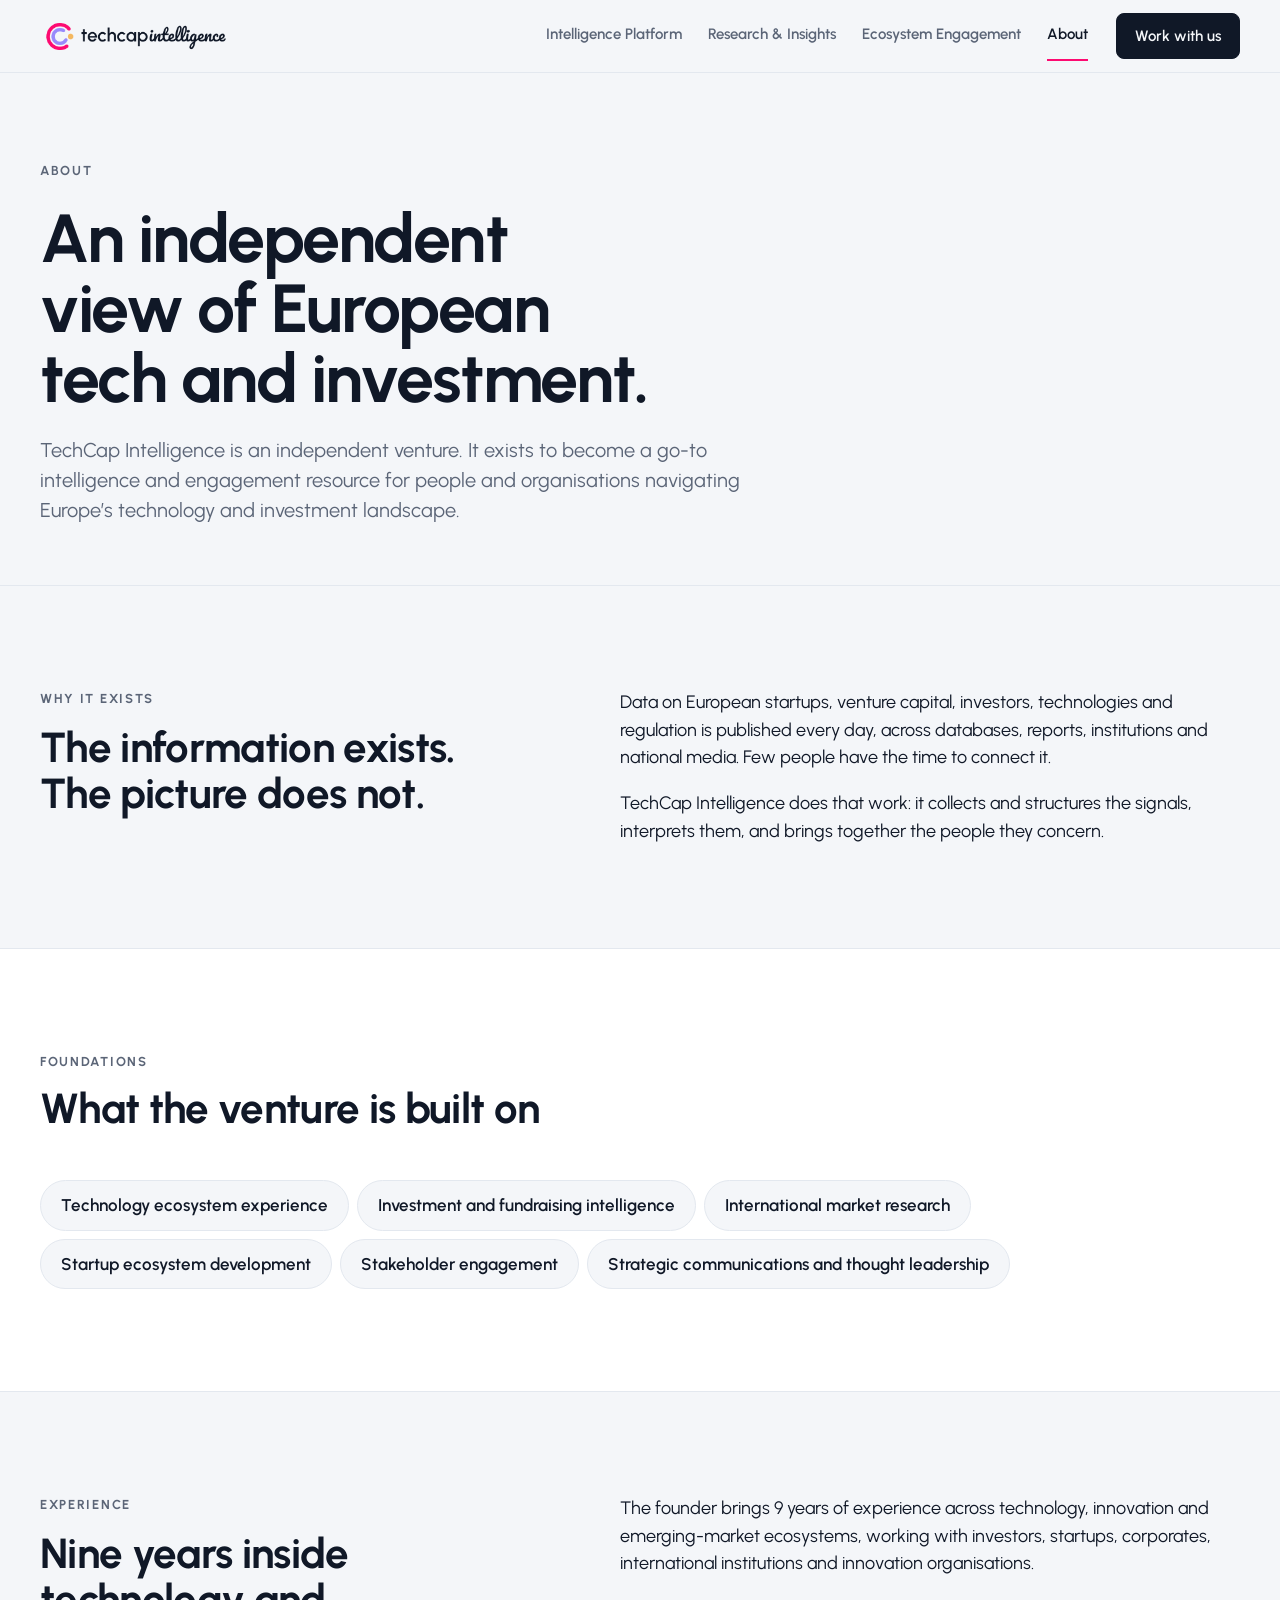
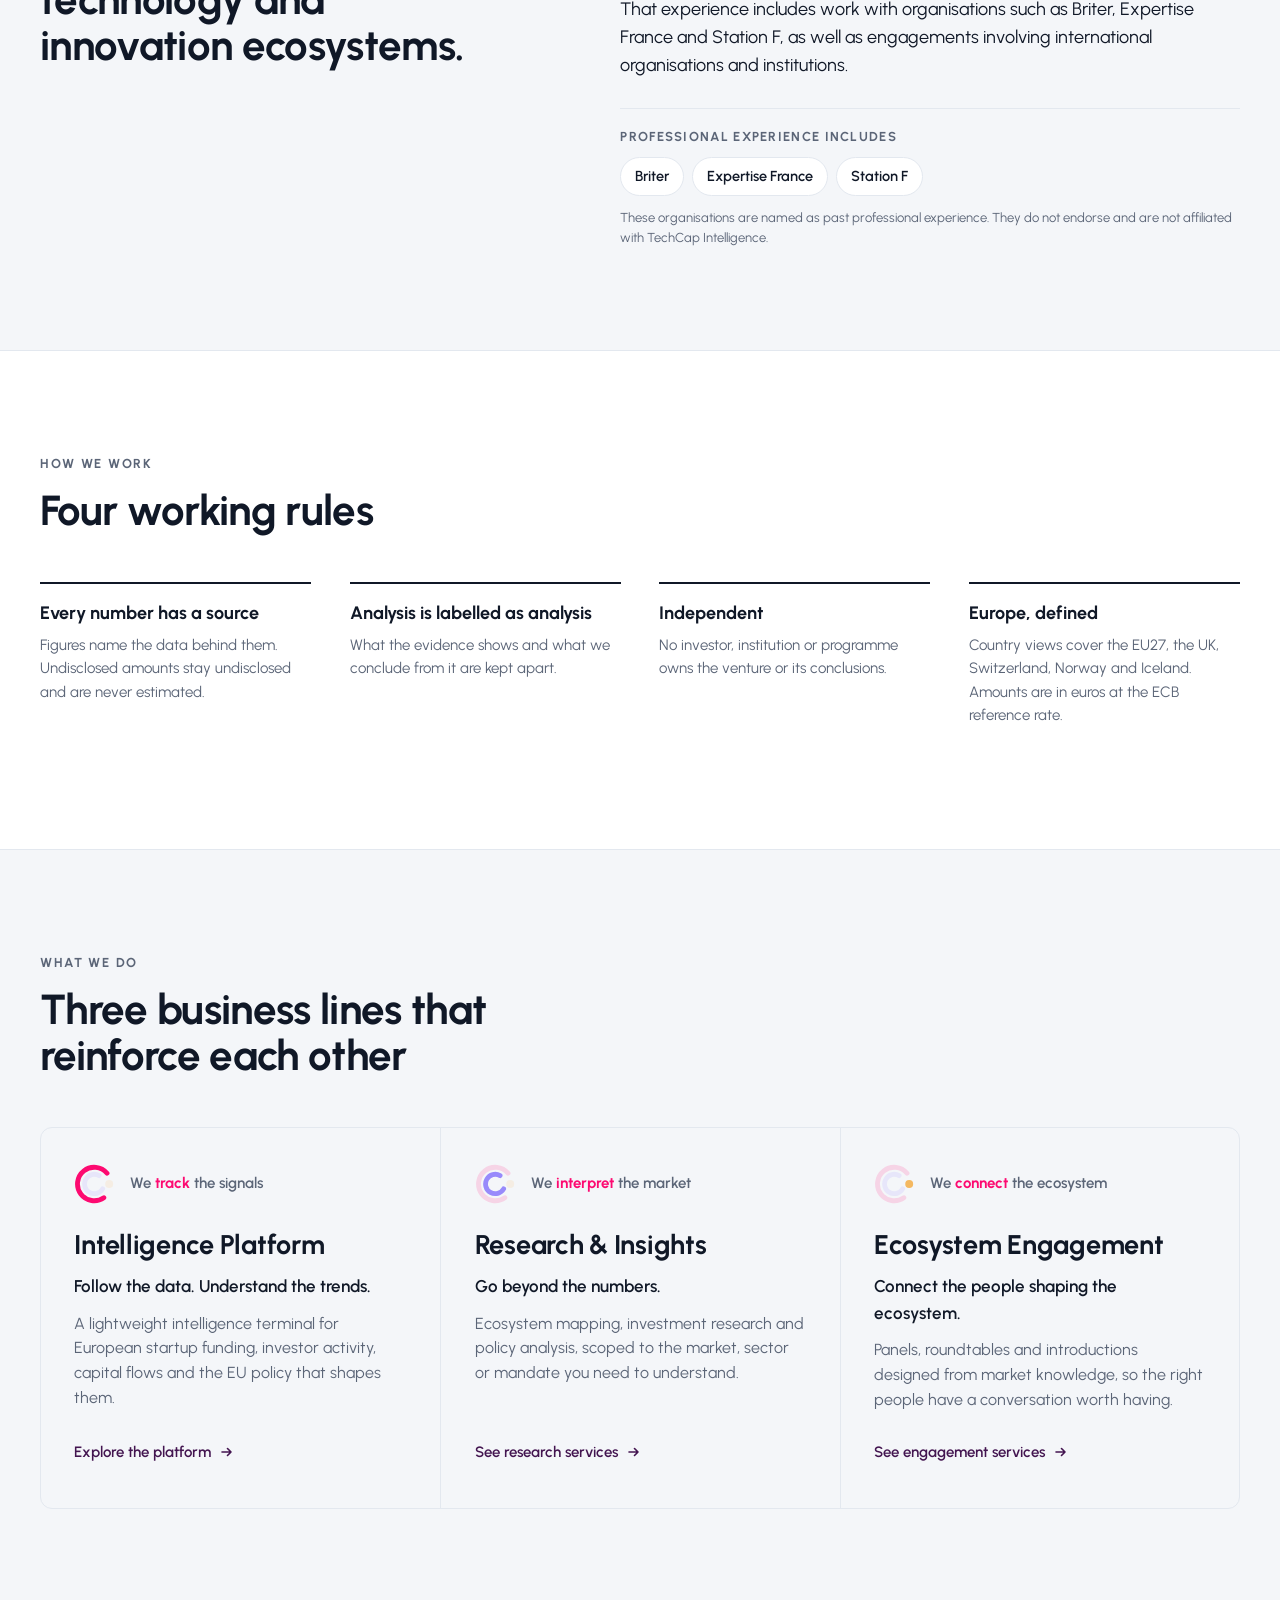
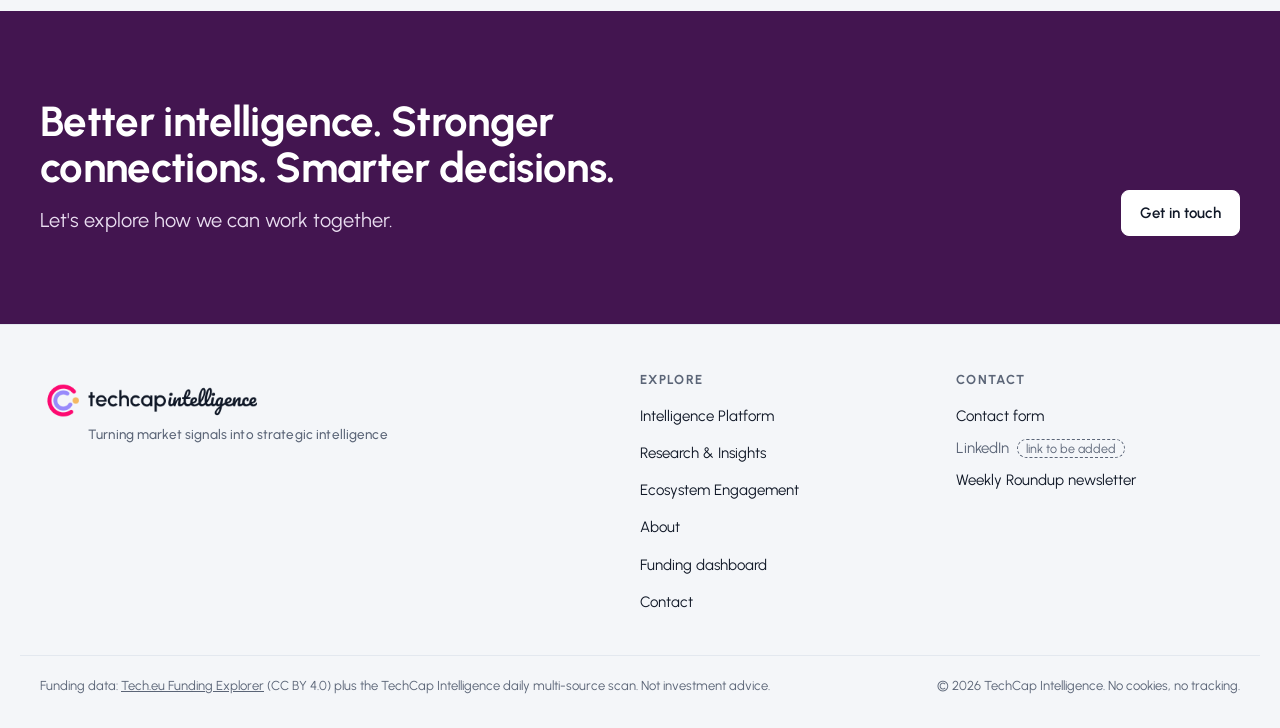
==== commit fa1304d2: "New tagline and product mottos on the website Tagline: Turning market signals into strategic intelli" ====
--- a/site/about.html
+++ b/site/about.html
@@ -109,7 +109,7 @@
   <div class="wrap foot-in">
     <div class="foot-brand">
       <a class="home-link" href="index.html" aria-label="TechCap Intelligence, home"><span class="logo " role="img" aria-label="TechCap Intelligence"><span class="w"></span><span class="m"></span></span></a>
-      <p class="slogan">Making sense of European tech capital flows</p>
+      <p class="slogan">Turning market signals into strategic intelligence</p>
     </div>
     <nav aria-label="Footer">
       <h2>Explore</h2>
--- a/site/assets/site.css
+++ b/site/assets/site.css
@@ -114,6 +114,9 @@
 .verbs li:first-child a { padding-left: 0; }
 .verbs a:hover { background: var(--soft); }
 .verbs b, .pillar .verb b { font-weight: 700; color: var(--label); }
+.verbs .v-txt { display: grid; gap: 4px; }
+.verbs .v-txt b { color: var(--fg); font-size: clamp(17px, 1.6vw, 20px); }
+.verbs .v-txt small { font-size: 14px; font-weight: 500; color: var(--muted); letter-spacing: .01em; }
 .sym { flex: none; display: block; }
 .sym .off { opacity: .14; }
 @media (max-width: 860px) {
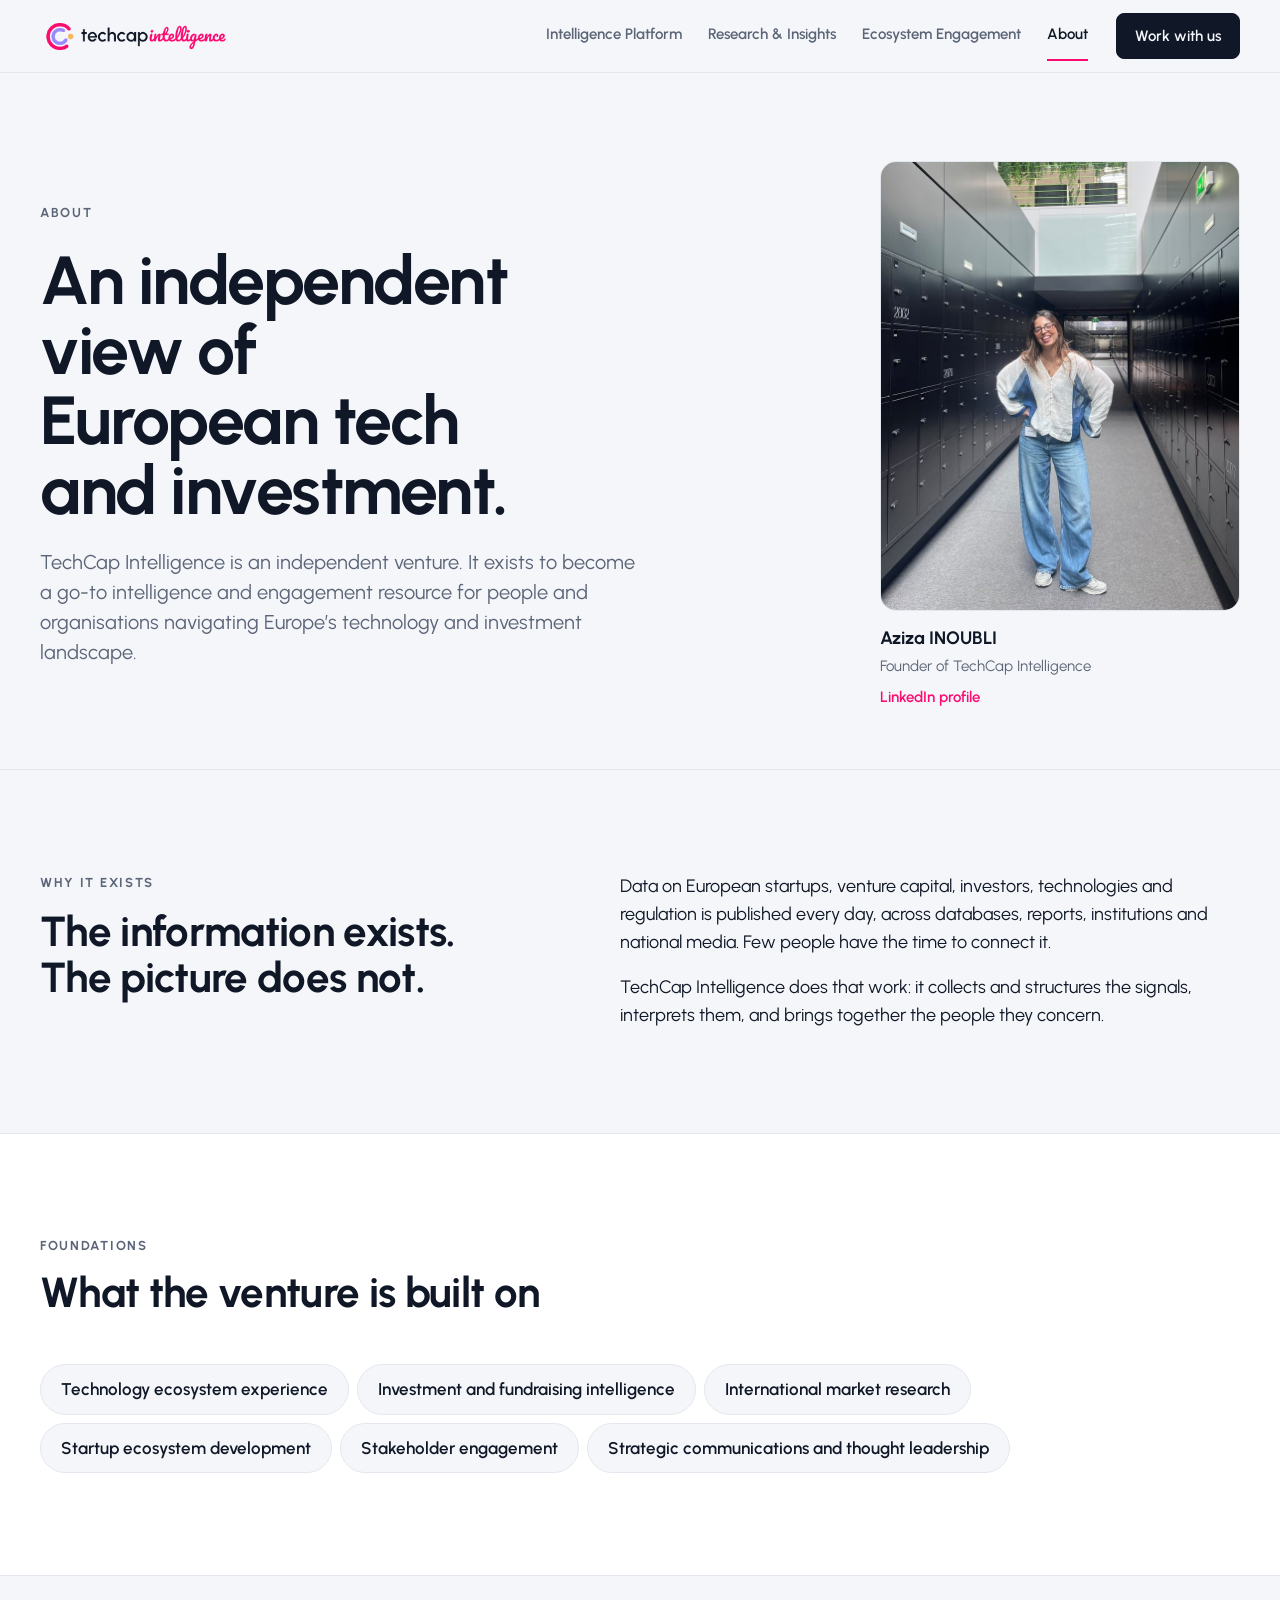
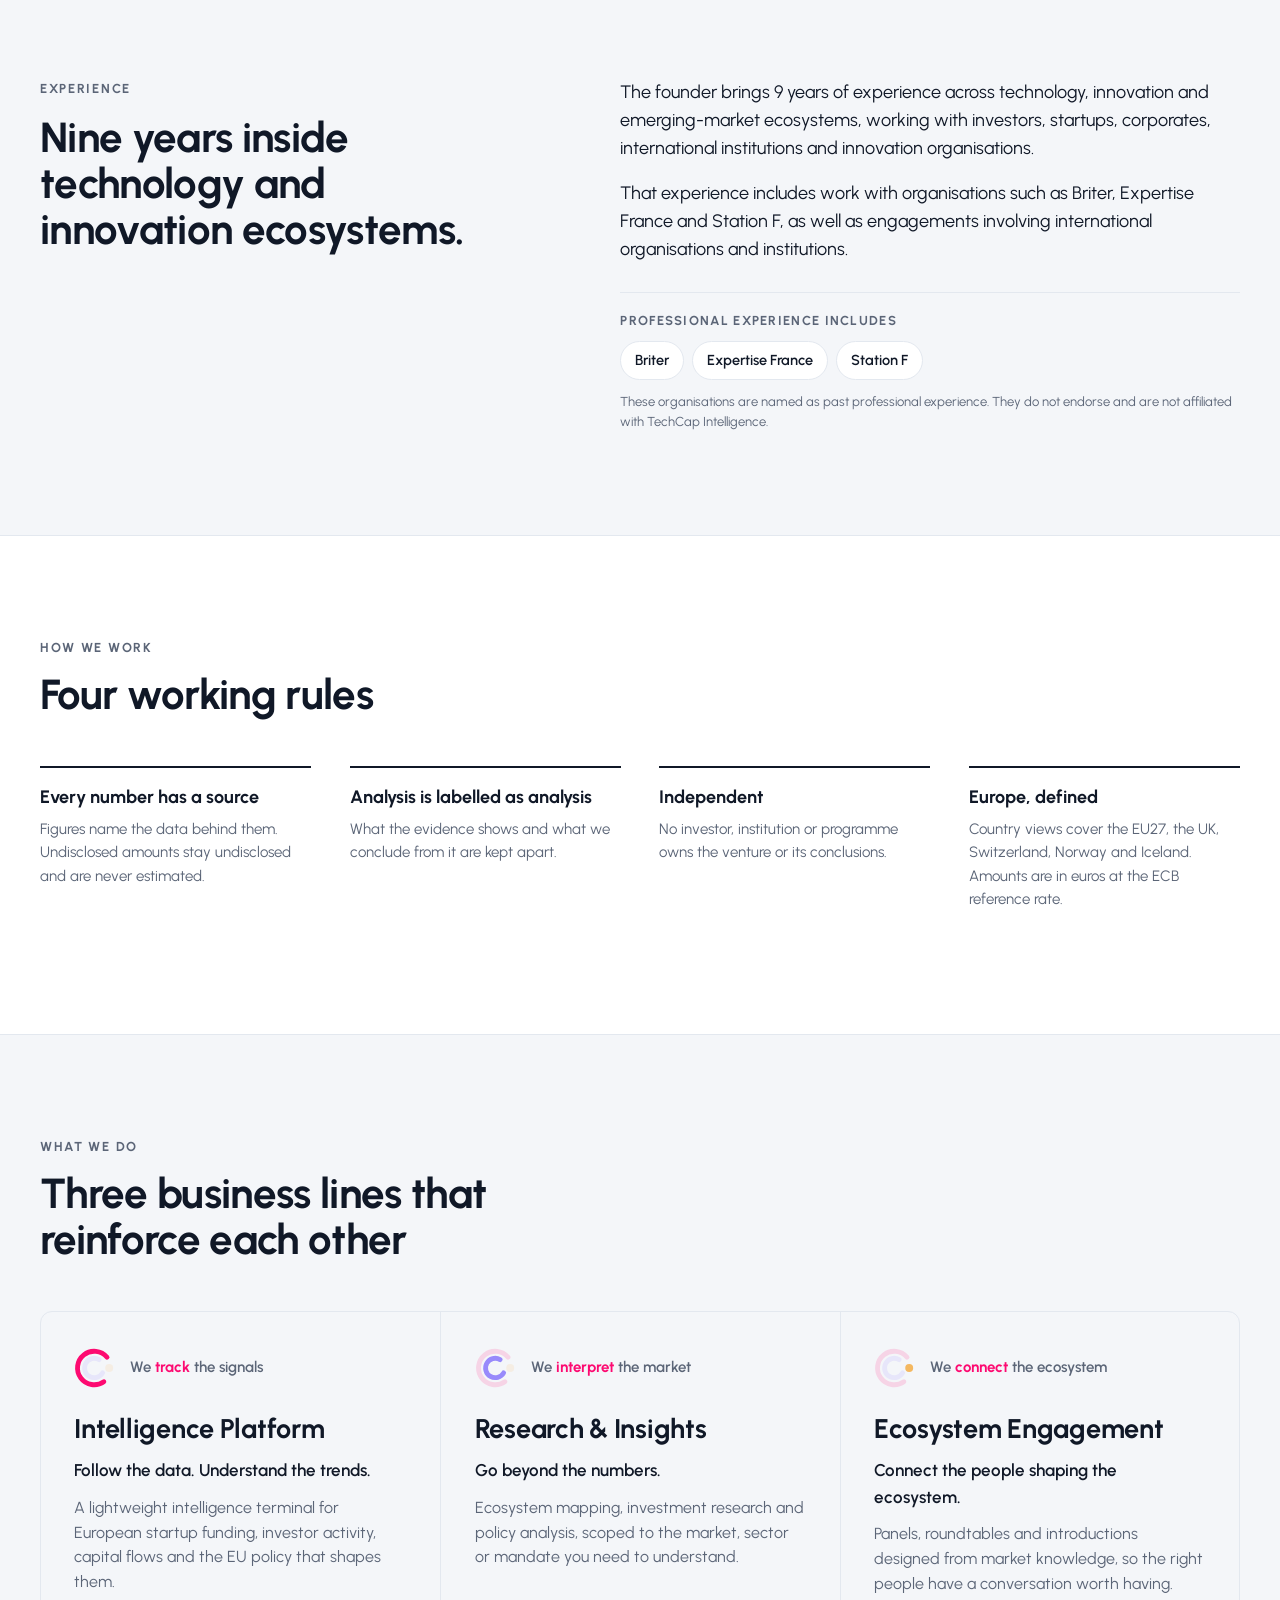
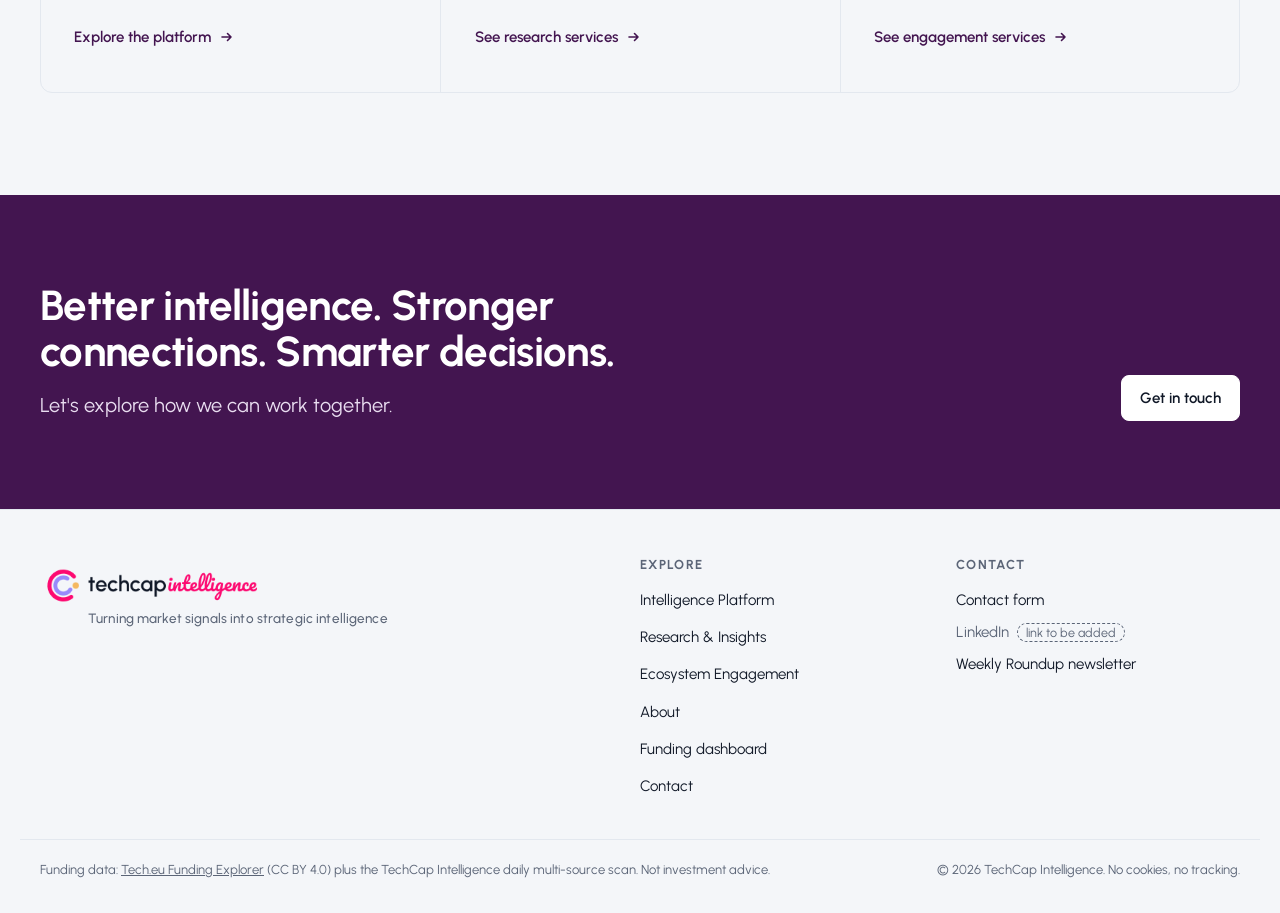
==== commit d6b4331a: "About page: founder photo, name and LinkedIn Co-Authored-By: Claude Opus 5.5 <noreply@anthropic.com>" ====
--- a/site/about.html
+++ b/site/about.html
@@ -34,16 +34,16 @@
   </div>
 </header>
 <main id="main">
-<section class="page-hero">
-  <div class="wrap">
-    <p class="eyebrow">About</p>
-    <h1>An independent view of European tech and investment.</h1>
-    <p class="lead">TechCap Intelligence is an independent venture. It exists to become a go-to intelligence and engagement resource for people and organisations navigating Europe’s technology and investment landscape.</p>
-    
-    
+<section class="page-hero with-figure">
+  <div class="wrap hero-in">
+    <div class="hero-text">
+      <p class="eyebrow">About</p>
+      <h1>An independent view of European tech and investment.</h1>
+      <p class="lead">TechCap Intelligence is an independent venture. It exists to become a go-to intelligence and engagement resource for people and organisations navigating Europe’s technology and investment landscape.</p>
+    </div>
+    <figure class="founder-card"><img src="assets/founder-aziza.jpg" width="720" height="900" alt="Aziza INOUBLI, Founder of TechCap Intelligence" loading="eager"><figcaption><b>Aziza INOUBLI</b><span>Founder of TechCap Intelligence</span><a href="https://www.linkedin.com/in/aziza-inoubli/" target="_blank" rel="noopener">LinkedIn profile</a></figcaption></figure>
   </div>
 </section>
-
 <section class="section ">
   <div class="wrap split">
     <div><p class="eyebrow">Why it exists</p><h2>The information exists. The picture does not.</h2></div>
--- a/site/assets/site.css
+++ b/site/assets/site.css
@@ -66,7 +66,8 @@
 .home-link { display: inline-flex; text-decoration: none; }
 .logo { display: block; width: 188px; aspect-ratio: 304 / 76; position: relative; }
 .logo span { position: absolute; inset: 0; }
-.logo .w { background: var(--fg); -webkit-mask: url(logo-word.png?v=4) no-repeat 0 0 / 100% 100%; mask: url(logo-word.png?v=4) no-repeat 0 0 / 100% 100%; }
+/* "techcap" follows the text colour; "intelligence" (from 57.7% of the wordmark width) is Magenta. */
+.logo .w { background: linear-gradient(90deg, var(--fg) 57.7%, #FD0A71 57.7%); -webkit-mask: url(logo-word.png?v=4) no-repeat 0 0 / 100% 100%; mask: url(logo-word.png?v=4) no-repeat 0 0 / 100% 100%; }
 .logo .m { background: url(logo-mark.png?v=4) no-repeat 0 0 / 100% 100%; }
 .site-nav { display: flex; align-items: center; gap: 28px; }
 .site-nav ul { display: flex; gap: 26px; }
@@ -132,6 +133,13 @@
 .page-hero .eyebrow { margin: 0; }
 .page-hero h1 { max-width: 17ch; }
 .page-hero.with-figure h1 { max-width: none; }
+.founder-card { justify-self: end; width: min(100%, 360px); }
+.founder-card img { display: block; width: 100%; height: auto; aspect-ratio: 4 / 5; object-fit: cover; border-radius: 16px; border: 1px solid var(--line); }
+.founder-card figcaption { display: grid; gap: 2px; margin-top: 14px; font-size: 15px; color: var(--muted); }
+.founder-card figcaption b { font-size: 18px; color: var(--fg); font-weight: 700; }
+.founder-card figcaption a { margin-top: 6px; color: var(--label); font-weight: 600; text-decoration: none; }
+.founder-card figcaption a:hover { text-decoration: underline; }
+@media (max-width: 860px) { .founder-card { justify-self: start; width: min(100%, 320px); } }
 .roundtable svg { display: block; width: 100%; height: auto; max-height: 420px; }
 .roundtable .table { fill: var(--panel); stroke: var(--line); stroke-width: 1.5; }
 .roundtable .link { stroke: var(--purple); stroke-width: 1.4; opacity: .85; }
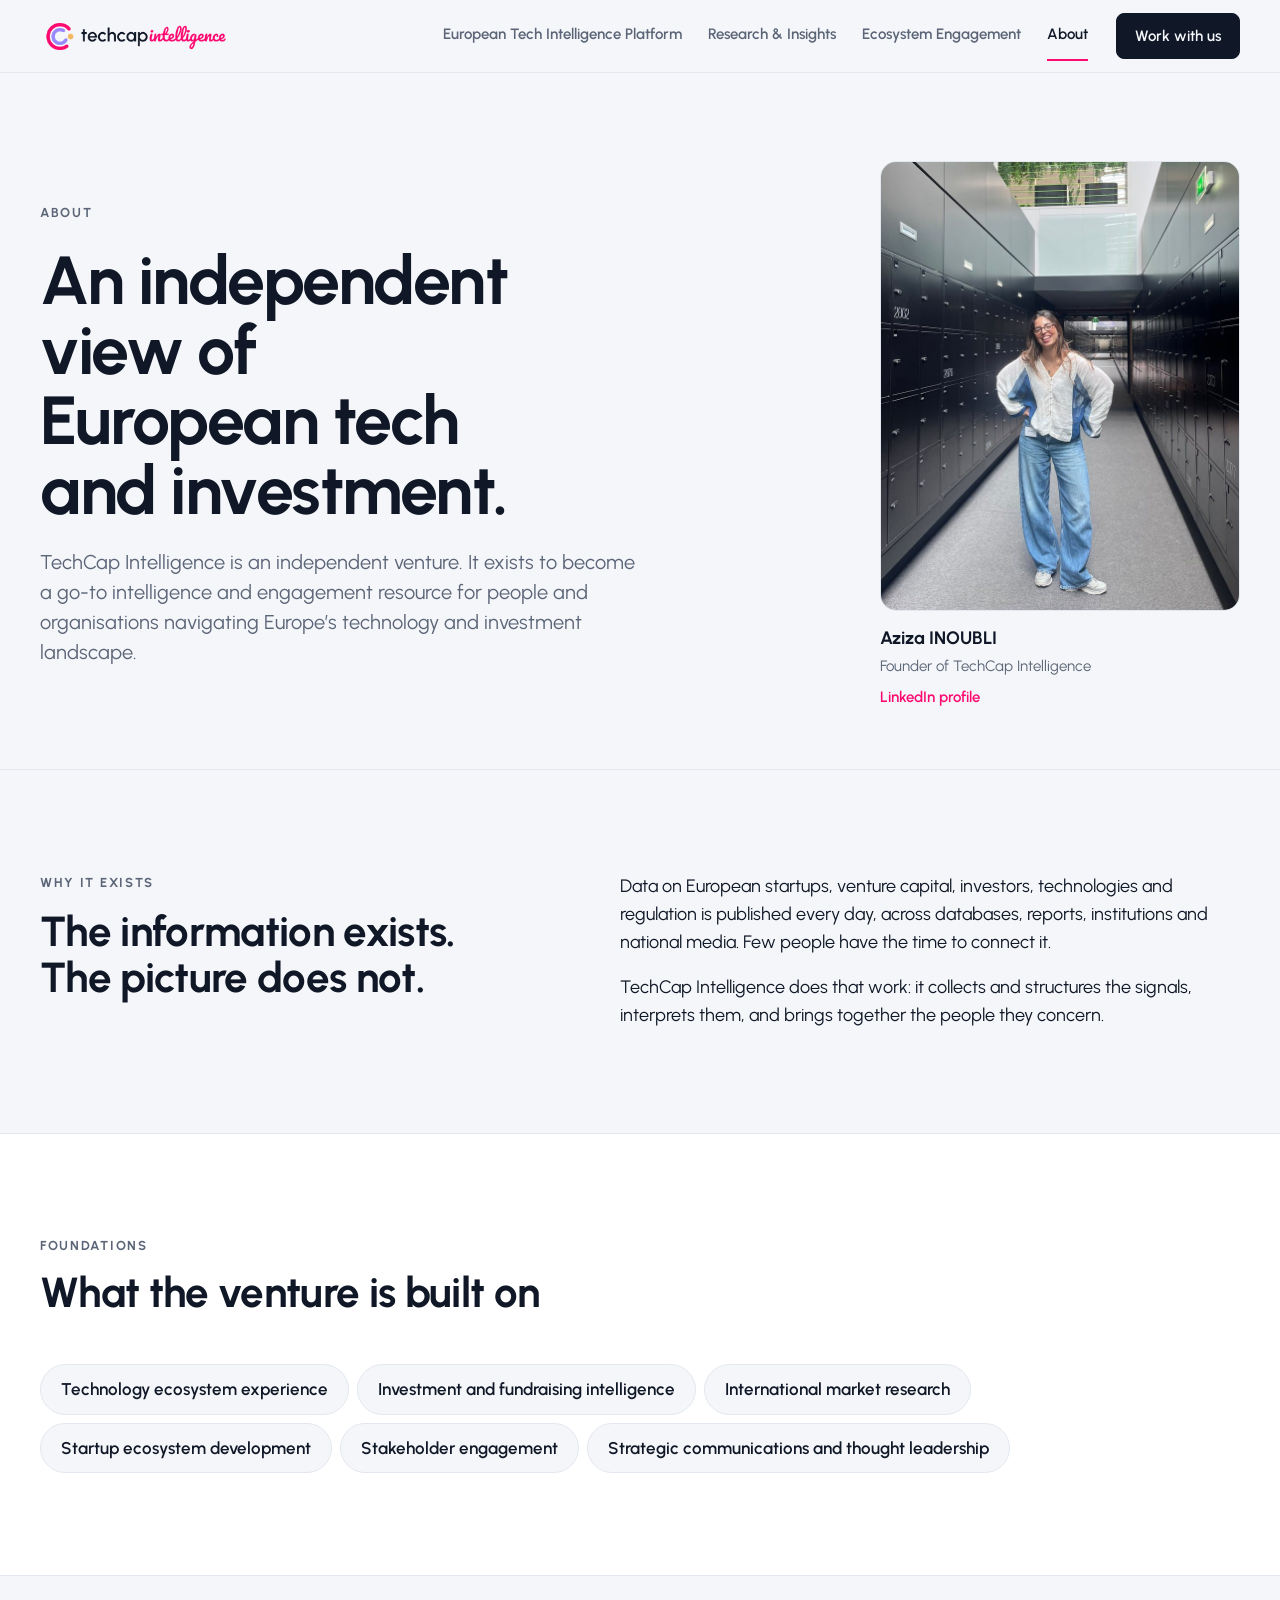
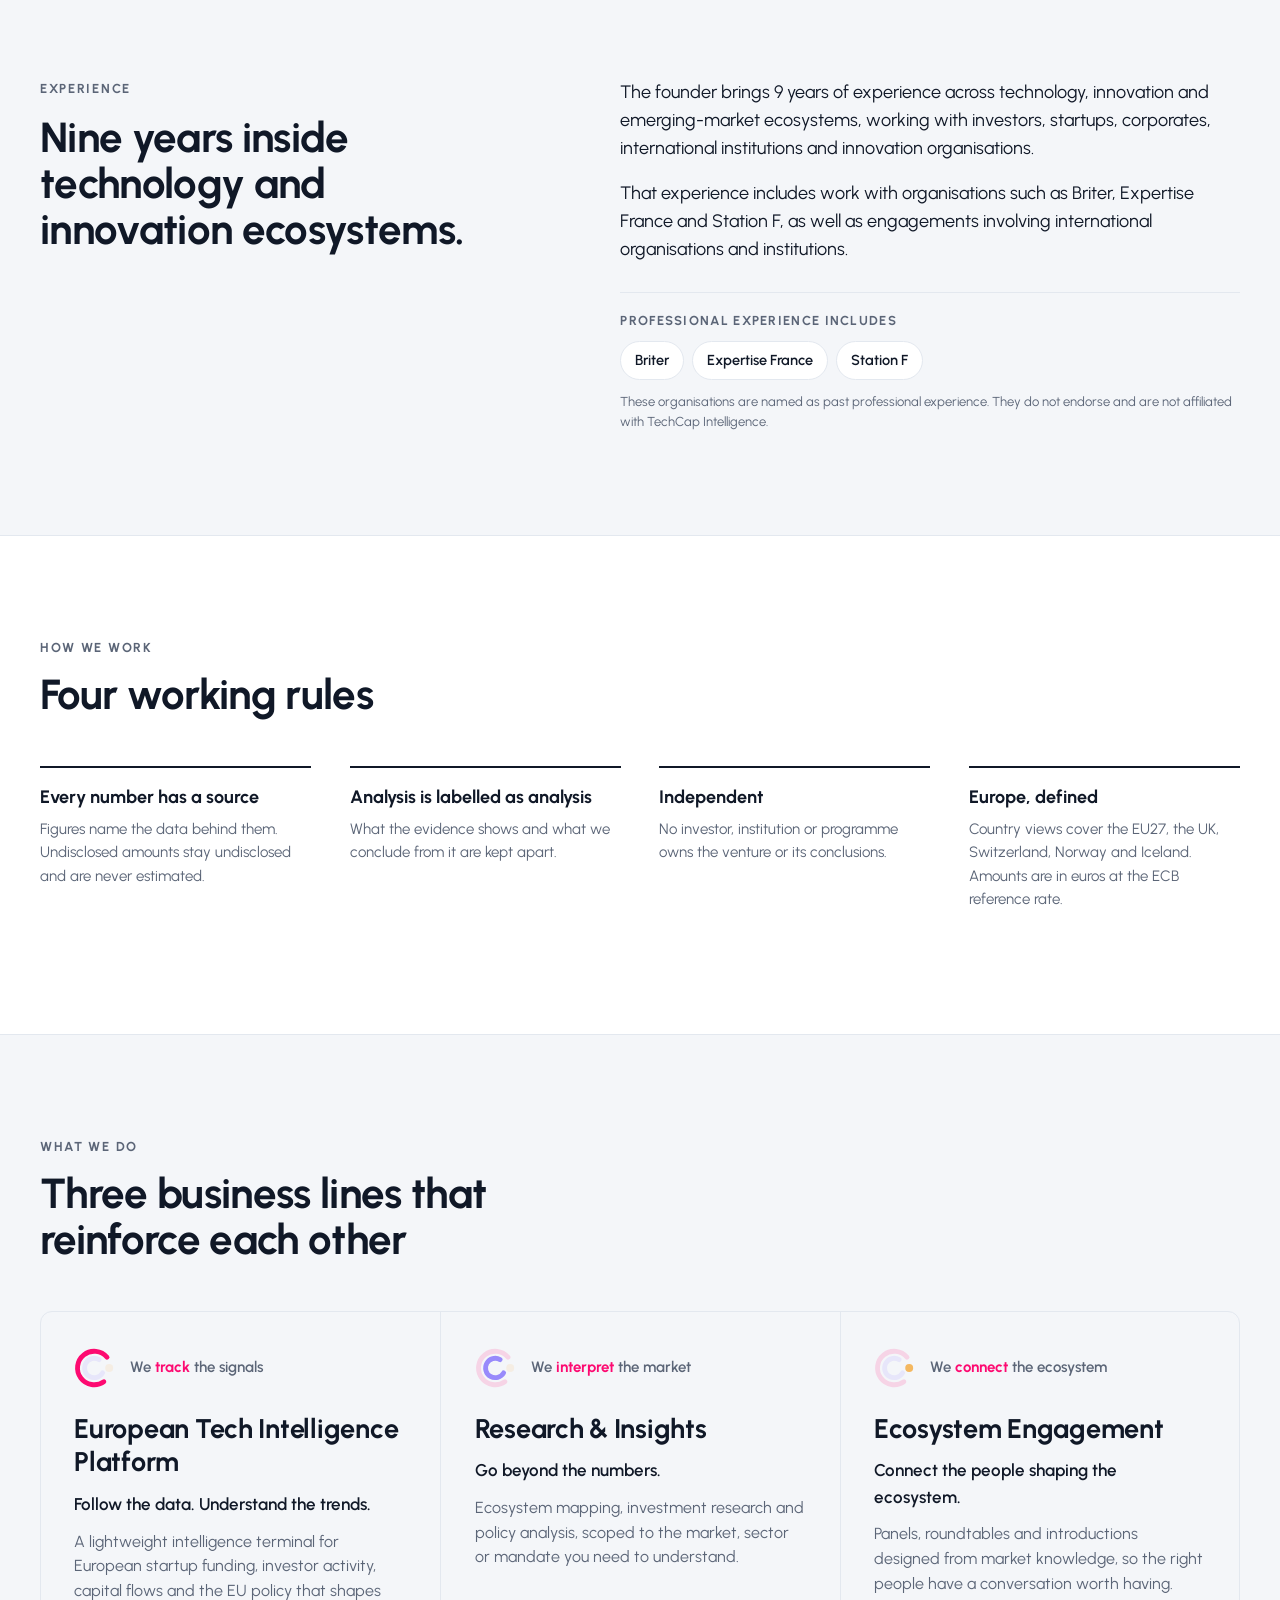
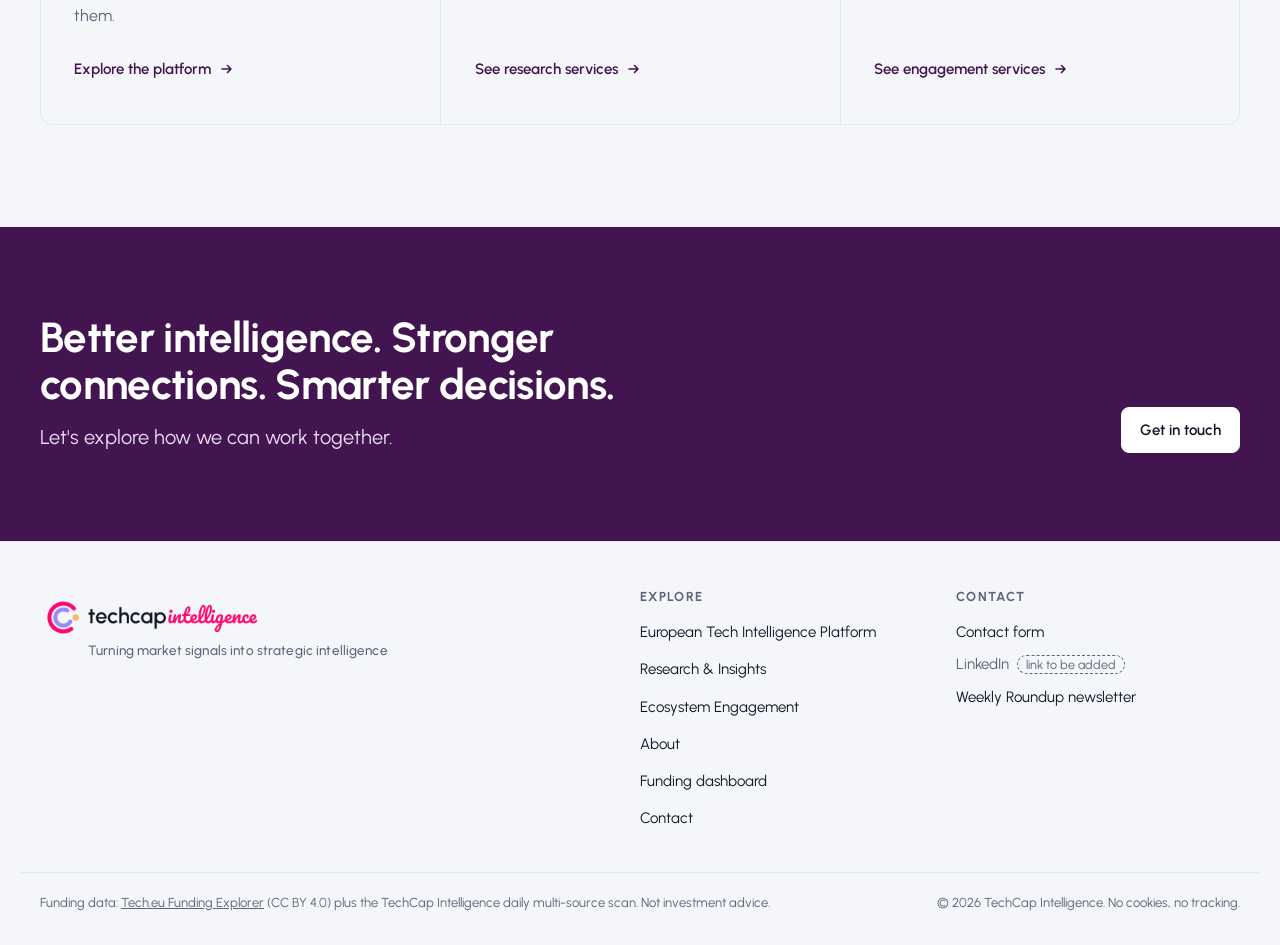
==== commit fdfd908b: "Rename "Intelligence Platform" to "European Tech Intelligence Platform" Menu, page title, home and a" ====
--- a/site/about.html
+++ b/site/about.html
@@ -28,7 +28,7 @@
     <a class="home-link" href="index.html" aria-label="TechCap Intelligence, home"><span class="logo " role="img" aria-label="TechCap Intelligence"><span class="w"></span><span class="m"></span></span></a>
     <button class="nav-toggle" type="button" aria-expanded="false" aria-controls="site-nav"><span class="bars" aria-hidden="true"></span><span class="sr-only">Menu</span></button>
     <nav class="site-nav" id="site-nav" aria-label="Main">
-      <ul><li><a href="platform.html">Intelligence Platform</a></li><li><a href="research.html">Research &amp; Insights</a></li><li><a href="engagement.html">Ecosystem Engagement</a></li><li><a href="about.html" aria-current="page">About</a></li></ul>
+      <ul><li><a href="platform.html">European Tech Intelligence Platform</a></li><li><a href="research.html">Research &amp; Insights</a></li><li><a href="engagement.html">Ecosystem Engagement</a></li><li><a href="about.html" aria-current="page">About</a></li></ul>
       <a class="btn btn-solid" href="contact.html">Work with us</a>
     </nav>
   </div>
@@ -76,7 +76,7 @@
     <div class="pillars">
   <article class="pillar pillar-track">
     <div class="pillar-top"><svg class="sym" width="44" height="44" viewBox="0 0 100 100" aria-hidden="true"><g fill="none" stroke-linecap="round" stroke-width="11"><path stroke="#FD0A71" d="M75.1 25.6 A38 38 0 1 0 67.8 81.1"/><path class="off" stroke="#988AFB" d="M57.0 30.9 A22 22 0 1 0 65.1 61.0"/></g><circle class="off" fill="#F4B860" cx="80" cy="50" r="9"/></svg><p class="verb">We <b>track</b> the signals</p></div>
-    <h3><a href="platform.html">Intelligence Platform</a></h3>
+    <h3><a href="platform.html">European Tech Intelligence Platform</a></h3>
     <p class="line">Follow the data. Understand the trends.</p>
     <p class="text">A lightweight intelligence terminal for European startup funding, investor activity, capital flows and the EU policy that shapes them.</p>
     <p class="more"><a class="btn btn-text" href="platform.html">Explore the platform<svg class="arr" width="16" height="16" viewBox="0 0 16 16" aria-hidden="true"><path d="M3 8h9M8.5 4.5 12 8l-3.500 3.500" fill="none" stroke="currentColor" stroke-width="1.6" stroke-linecap="round" stroke-linejoin="round"/></svg></a></p>
@@ -114,7 +114,7 @@
     <nav aria-label="Footer">
       <h2>Explore</h2>
       <ul>
-        <li><a href="platform.html">Intelligence Platform</a></li>
+        <li><a href="platform.html">European Tech Intelligence Platform</a></li>
         <li><a href="research.html">Research &amp; Insights</a></li>
         <li><a href="engagement.html">Ecosystem Engagement</a></li>
         <li><a href="about.html">About</a></li>
--- a/site/assets/site.css
+++ b/site/assets/site.css
@@ -71,7 +71,7 @@
 .logo .m { background: url(logo-mark.png?v=4) no-repeat 0 0 / 100% 100%; }
 .site-nav { display: flex; align-items: center; gap: 28px; }
 .site-nav ul { display: flex; gap: 26px; }
-.site-nav li a { text-decoration: none; font-weight: 600; font-size: 15px; color: var(--muted); padding: 12px 0; display: inline-block; border-bottom: 2px solid transparent; transition: color .15s; }
+.site-nav li a { text-decoration: none; font-weight: 600; font-size: 15px; color: var(--muted); padding: 12px 0; display: inline-block; white-space: nowrap; border-bottom: 2px solid transparent; transition: color .15s; }
 .site-nav li a:hover { color: var(--fg); }
 .site-nav li a[aria-current="page"] { color: var(--fg); border-bottom-color: var(--label); }
 .nav-toggle { display: none; width: 46px; height: 46px; border: 1px solid var(--line); border-radius: var(--r-md); background: transparent; cursor: pointer; align-items: center; justify-content: center; }
@@ -81,7 +81,7 @@
 .nav-toggle[aria-expanded="true"] .bars { background: transparent; }
 .nav-toggle[aria-expanded="true"] .bars::before { transform: translateY(6px) rotate(45deg); }
 .nav-toggle[aria-expanded="true"] .bars::after { transform: translateY(-6px) rotate(-45deg); }
-@media (max-width: 980px) {
+@media (max-width: 1160px) {
   .nav-toggle { display: inline-flex; }
   .site-nav { display: none; position: absolute; left: 0; right: 0; top: 100%; background: var(--bg); border-bottom: 1px solid var(--line); flex-direction: column; align-items: stretch; gap: 16px;
     padding: 12px max(20px, env(safe-area-inset-right, 0px)) 24px max(20px, env(safe-area-inset-left, 0px)); }
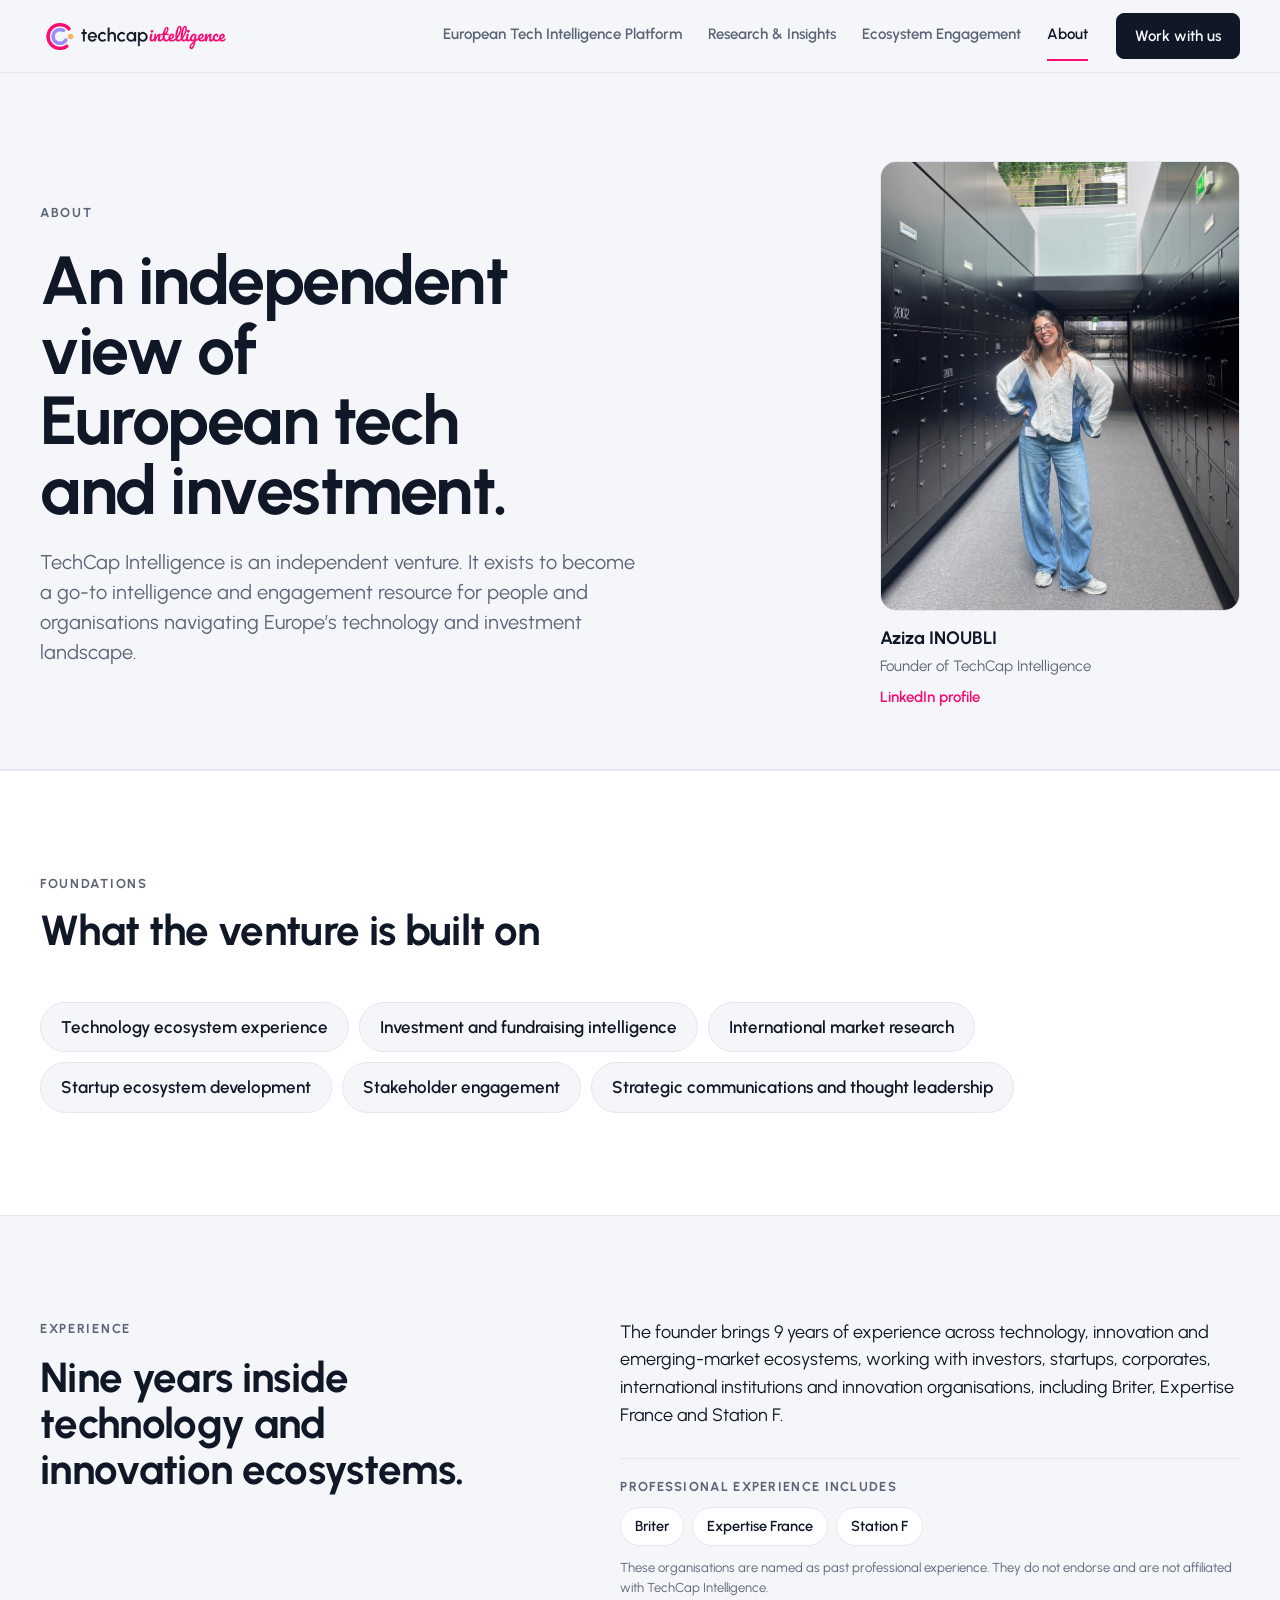
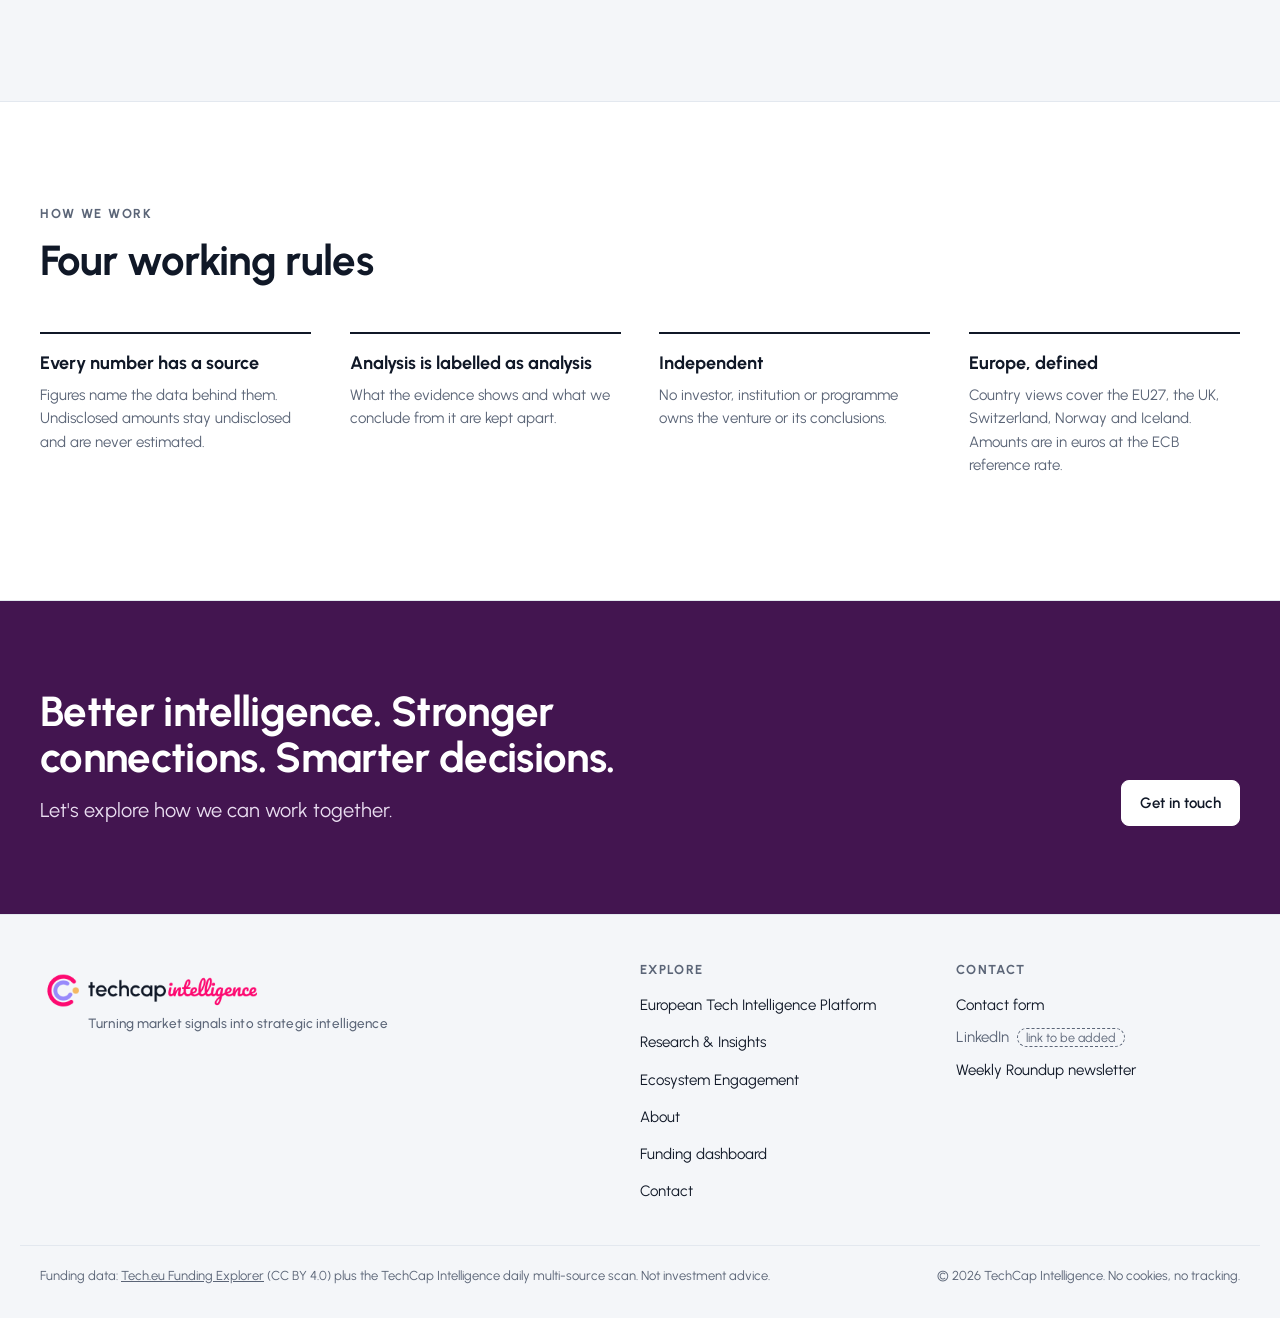
==== commit 19d4054f: "Lighter website: say each message once, list the services Home: the "proposition" section is gone (i" ====
--- a/site/about.html
+++ b/site/about.html
@@ -44,13 +44,6 @@
     <figure class="founder-card"><img src="assets/founder-aziza.jpg" width="720" height="900" alt="Aziza INOUBLI, Founder of TechCap Intelligence" loading="eager"><figcaption><b>Aziza INOUBLI</b><span>Founder of TechCap Intelligence</span><a href="https://www.linkedin.com/in/aziza-inoubli/" target="_blank" rel="noopener">LinkedIn profile</a></figcaption></figure>
   </div>
 </section>
-<section class="section ">
-  <div class="wrap split">
-    <div><p class="eyebrow">Why it exists</p><h2>The information exists. The picture does not.</h2></div>
-    <div class="prose"><p>Data on European startups, venture capital, investors, technologies and regulation is published every day, across databases, reports, institutions and national media. Few people have the time to connect it.</p><p>TechCap Intelligence does that work: it collects and structures the signals, interprets them, and brings together the people they concern.</p></div>
-  </div>
-</section>
-
 <section class="section tinted">
   <div class="wrap">
     <div class="sec-head"><p class="eyebrow">Foundations</p><h2>What the venture is built on</h2></div>
@@ -60,7 +53,7 @@
 <section class="section ">
   <div class="wrap split">
     <div><p class="eyebrow">Experience</p><h2>Nine years inside technology and innovation ecosystems.</h2></div>
-    <div class="prose"><p>The founder brings 9 years of experience across technology, innovation and emerging-market ecosystems, working with investors, startups, corporates, international institutions and innovation organisations.</p><p>That experience includes work with organisations such as Briter, Expertise France and Station F, as well as engagements involving international organisations and institutions.</p><div class="orgs"><h3>Professional experience includes</h3><ul class="tags"><li>Briter</li><li>Expertise France</li><li>Station F</li></ul><p class="note">These organisations are named as past professional experience. They do not endorse and are not affiliated with TechCap Intelligence.</p></div></div>
+    <div class="prose"><p>The founder brings 9 years of experience across technology, innovation and emerging-market ecosystems, working with investors, startups, corporates, international institutions and innovation organisations, including Briter, Expertise France and Station F.</p><div class="orgs"><h3>Professional experience includes</h3><ul class="tags"><li>Briter</li><li>Expertise France</li><li>Station F</li></ul><p class="note">These organisations are named as past professional experience. They do not endorse and are not affiliated with TechCap Intelligence.</p></div></div>
   </div>
 </section>
 
@@ -68,34 +61,6 @@
   <div class="wrap">
     <div class="sec-head"><p class="eyebrow">How we work</p><h2>Four working rules</h2></div>
     <dl class="name-list cols-4"><div><dt>Every number has a source</dt><dd>Figures name the data behind them. Undisclosed amounts stay undisclosed and are never estimated.</dd></div><div><dt>Analysis is labelled as analysis</dt><dd>What the evidence shows and what we conclude from it are kept apart.</dd></div><div><dt>Independent</dt><dd>No investor, institution or programme owns the venture or its conclusions.</dd></div><div><dt>Europe, defined</dt><dd>Country views cover the EU27, the UK, Switzerland, Norway and Iceland. Amounts are in euros at the ECB reference rate.</dd></div></dl>
-  </div>
-</section>
-<section class="section">
-  <div class="wrap">
-    <div class="sec-head"><p class="eyebrow">What we do</p><h2>Three business lines that reinforce each other</h2></div>
-    <div class="pillars">
-  <article class="pillar pillar-track">
-    <div class="pillar-top"><svg class="sym" width="44" height="44" viewBox="0 0 100 100" aria-hidden="true"><g fill="none" stroke-linecap="round" stroke-width="11"><path stroke="#FD0A71" d="M75.1 25.6 A38 38 0 1 0 67.8 81.1"/><path class="off" stroke="#988AFB" d="M57.0 30.9 A22 22 0 1 0 65.1 61.0"/></g><circle class="off" fill="#F4B860" cx="80" cy="50" r="9"/></svg><p class="verb">We <b>track</b> the signals</p></div>
-    <h3><a href="platform.html">European Tech Intelligence Platform</a></h3>
-    <p class="line">Follow the data. Understand the trends.</p>
-    <p class="text">A lightweight intelligence terminal for European startup funding, investor activity, capital flows and the EU policy that shapes them.</p>
-    <p class="more"><a class="btn btn-text" href="platform.html">Explore the platform<svg class="arr" width="16" height="16" viewBox="0 0 16 16" aria-hidden="true"><path d="M3 8h9M8.5 4.5 12 8l-3.500 3.500" fill="none" stroke="currentColor" stroke-width="1.6" stroke-linecap="round" stroke-linejoin="round"/></svg></a></p>
-  </article>
-  <article class="pillar pillar-interpret">
-    <div class="pillar-top"><svg class="sym" width="44" height="44" viewBox="0 0 100 100" aria-hidden="true"><g fill="none" stroke-linecap="round" stroke-width="11"><path class="off" stroke="#FD0A71" d="M75.1 25.6 A38 38 0 1 0 67.8 81.1"/><path stroke="#988AFB" d="M57.0 30.9 A22 22 0 1 0 65.1 61.0"/></g><circle class="off" fill="#F4B860" cx="80" cy="50" r="9"/></svg><p class="verb">We <b>interpret</b> the market</p></div>
-    <h3><a href="research.html">Research &amp; Insights</a></h3>
-    <p class="line">Go beyond the numbers.</p>
-    <p class="text">Ecosystem mapping, investment research and policy analysis, scoped to the market, sector or mandate you need to understand.</p>
-    <p class="more"><a class="btn btn-text" href="research.html">See research services<svg class="arr" width="16" height="16" viewBox="0 0 16 16" aria-hidden="true"><path d="M3 8h9M8.5 4.5 12 8l-3.500 3.500" fill="none" stroke="currentColor" stroke-width="1.6" stroke-linecap="round" stroke-linejoin="round"/></svg></a></p>
-  </article>
-  <article class="pillar pillar-connect">
-    <div class="pillar-top"><svg class="sym" width="44" height="44" viewBox="0 0 100 100" aria-hidden="true"><g fill="none" stroke-linecap="round" stroke-width="11"><path class="off" stroke="#FD0A71" d="M75.1 25.6 A38 38 0 1 0 67.8 81.1"/><path class="off" stroke="#988AFB" d="M57.0 30.9 A22 22 0 1 0 65.1 61.0"/></g><circle fill="#F4B860" cx="80" cy="50" r="9"/></svg><p class="verb">We <b>connect</b> the ecosystem</p></div>
-    <h3><a href="engagement.html">Ecosystem Engagement</a></h3>
-    <p class="line">Connect the people shaping the ecosystem.</p>
-    <p class="text">Panels, roundtables and introductions designed from market knowledge, so the right people have a conversation worth having.</p>
-    <p class="more"><a class="btn btn-text" href="engagement.html">See engagement services<svg class="arr" width="16" height="16" viewBox="0 0 16 16" aria-hidden="true"><path d="M3 8h9M8.5 4.5 12 8l-3.500 3.500" fill="none" stroke="currentColor" stroke-width="1.6" stroke-linecap="round" stroke-linejoin="round"/></svg></a></p>
-  </article>
-</div>
   </div>
 </section>
 <section class="closing">
--- a/site/assets/site.css
+++ b/site/assets/site.css
@@ -370,3 +370,16 @@
   html { scroll-behavior: auto; }
   *, *::before, *::after { animation: none !important; transition: none !important; }
 }
+
+/* Lighter pages: offers in the business-line cards, tags for coverage, compact audiences. */
+.pillar .ticks { gap: 7px; }
+.pillar .ticks li { font-size: 15px; color: var(--muted); }
+.pillar .ticks li::before { border-color: currentColor; opacity: .55; }
+.pillar-track .ticks li::before { border-color: #FD0A71; opacity: 1; }
+.pillar-interpret .ticks li::before { border-color: var(--purple); opacity: 1; }
+.pillar-connect .ticks li::before { border-color: var(--amber); opacity: 1; }
+.tags.big { gap: 10px; }
+#coverage .tags { margin-bottom: 8px; }
+.audiences li { gap: 6px; }
+.audiences h3 { font-size: 17px; }
+.panel.sample dd a { font-weight: 700; }
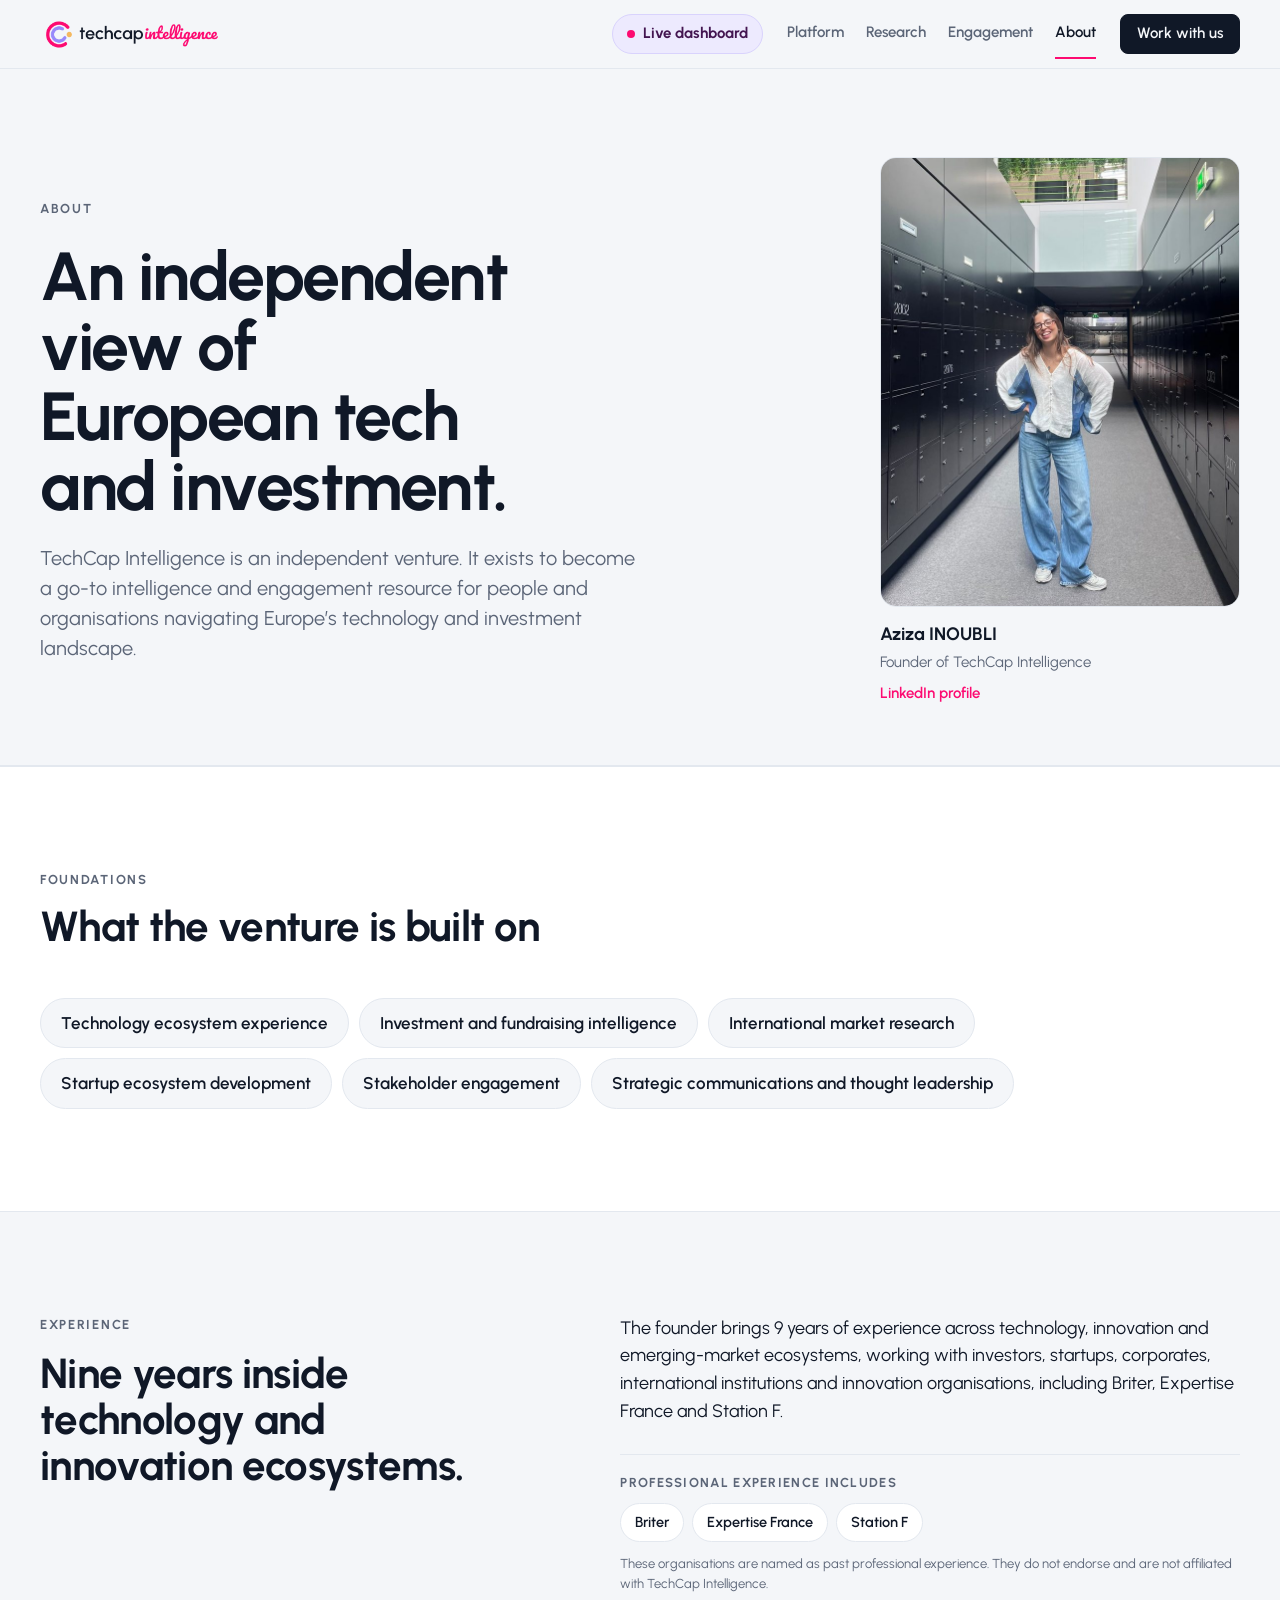
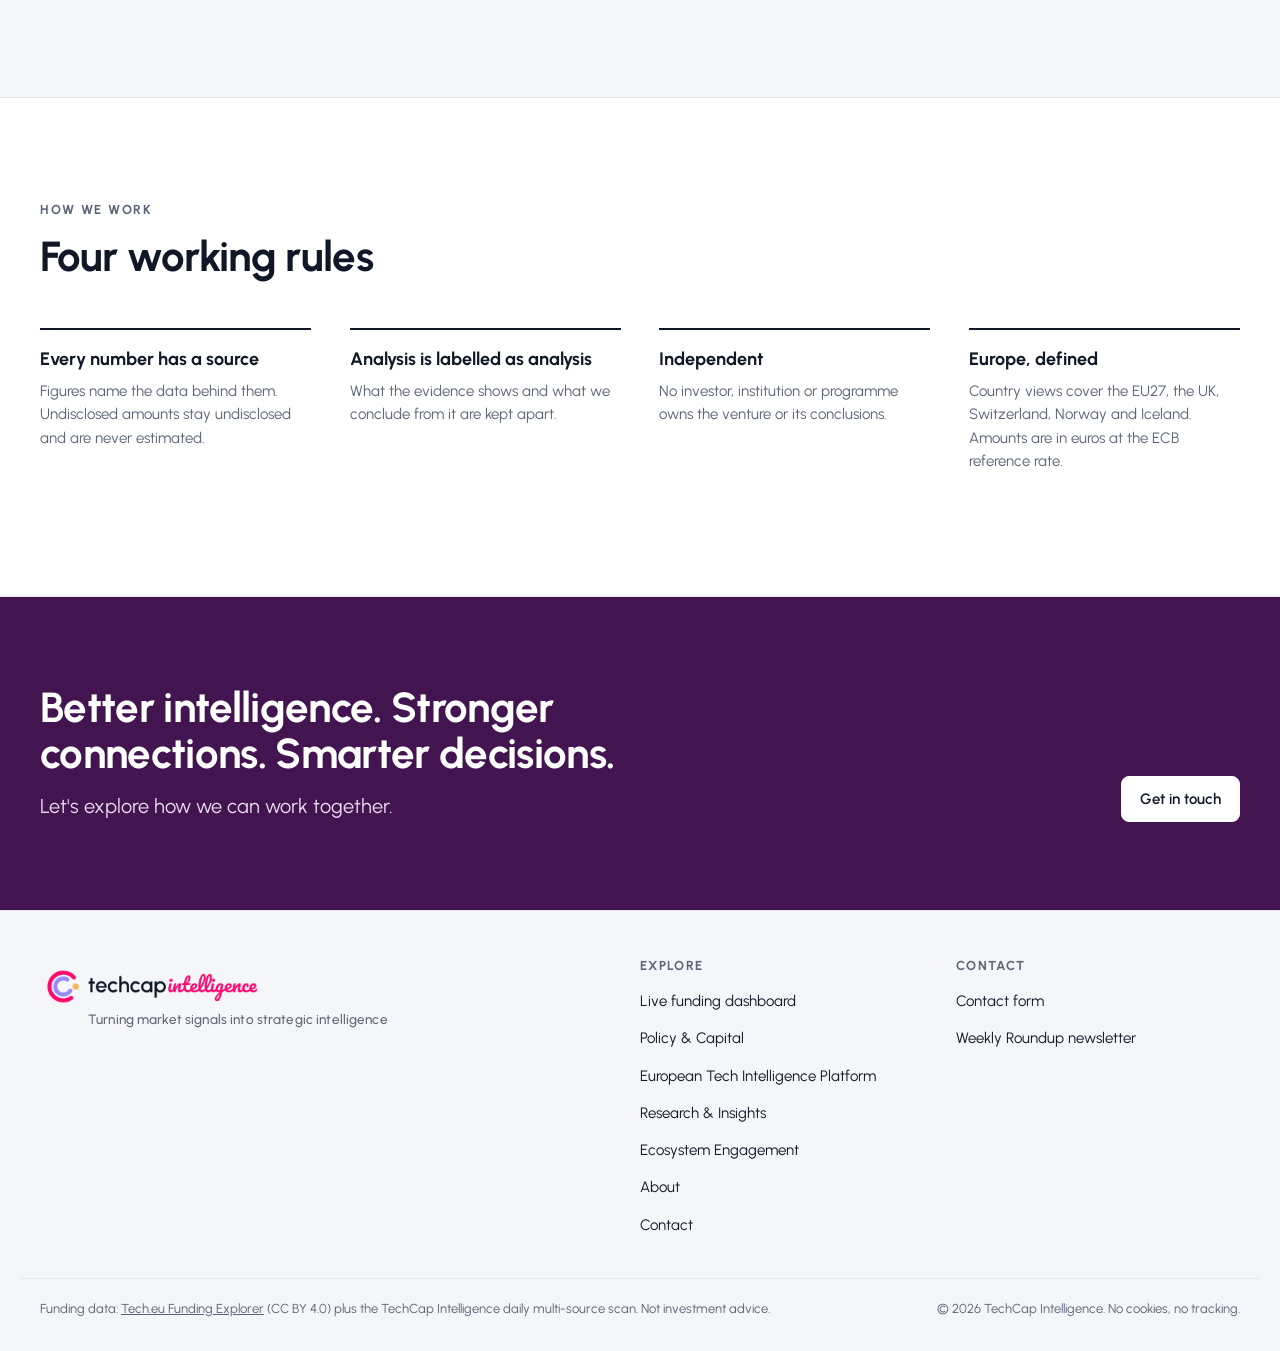
==== commit 6df4283a: "Site UX overhaul: shared header, dashboard tabs, profiles, home search - One header on every page wi" ====
--- a/site/about.html
+++ b/site/about.html
@@ -19,17 +19,19 @@
 <link rel="preconnect" href="https://fonts.googleapis.com">
 <link rel="preconnect" href="https://fonts.gstatic.com" crossorigin>
 <link rel="stylesheet" href="https://fonts.googleapis.com/css2?family=Urbanist:wght@400;500;600;700&display=swap">
-<link rel="stylesheet" href="assets/site.css">
+<link rel="stylesheet" href="assets/site.css?v=20261121">
+<link rel="stylesheet" href="assets/shell.css">
 </head>
 <body>
-<a class="skip" href="#main">Skip to content</a>
-<header class="site-head">
-  <div class="wrap head-in">
-    <a class="home-link" href="index.html" aria-label="TechCap Intelligence, home"><span class="logo " role="img" aria-label="TechCap Intelligence"><span class="w"></span><span class="m"></span></span></a>
-    <button class="nav-toggle" type="button" aria-expanded="false" aria-controls="site-nav"><span class="bars" aria-hidden="true"></span><span class="sr-only">Menu</span></button>
-    <nav class="site-nav" id="site-nav" aria-label="Main">
-      <ul><li><a href="platform.html">European Tech Intelligence Platform</a></li><li><a href="research.html">Research &amp; Insights</a></li><li><a href="engagement.html">Ecosystem Engagement</a></li><li><a href="about.html" aria-current="page">About</a></li></ul>
-      <a class="btn btn-solid" href="contact.html">Work with us</a>
+<a class="sh-skip" href="#main">Skip to content</a>
+<header class="sh-head">
+  <div class="sh-in">
+    <a class="sh-home" href="index.html" aria-label="TechCap Intelligence, home"><span class="sh-logo" role="img" aria-label="TechCap Intelligence logo"><span class="w"></span><span class="m"></span></span></a>
+    <div class="sh-right"><a class="sh-dash" href="dashboard.html"><span class="sh-dot" aria-hidden="true"></span><span><span class="sh-long">Live </span>dashboard</span></a><button class="sh-toggle" type="button" aria-expanded="false" aria-controls="sh-nav"><span class="sh-bars" aria-hidden="true"></span><span class="sr-only">Menu</span></button></div>
+    <nav class="sh-nav" id="sh-nav" aria-label="Main">
+      <a class="sh-dash" href="dashboard.html"><span class="sh-dot" aria-hidden="true"></span><span><span class="sh-long">Live </span>dashboard</span></a>
+      <ul><li><a href="platform.html">Platform</a></li><li><a href="research.html">Research</a></li><li><a href="engagement.html">Engagement</a></li><li><a href="about.html" aria-current="page">About</a></li></ul>
+      <a class="sh-cta" href="contact.html">Work with us</a>
     </nav>
   </div>
 </header>
@@ -79,11 +81,12 @@
     <nav aria-label="Footer">
       <h2>Explore</h2>
       <ul>
+        <li><a href="dashboard.html">Live funding dashboard</a></li>
+        <li><a href="policy.html">Policy &amp; Capital</a></li>
         <li><a href="platform.html">European Tech Intelligence Platform</a></li>
         <li><a href="research.html">Research &amp; Insights</a></li>
         <li><a href="engagement.html">Ecosystem Engagement</a></li>
         <li><a href="about.html">About</a></li>
-        <li><a href="dashboard.html">Funding dashboard</a></li>
         <li><a href="contact.html">Contact</a></li>
       </ul>
     </nav>
@@ -92,7 +95,7 @@
       <ul>
         <li><a href="contact.html">Contact form</a></li>
         
-        <li class="todo">LinkedIn <span>link to be added</span></li>
+        
         <li><a href="https://azizas-newsletter-11fef7.beehiiv.com/" target="_blank" rel="noopener">Weekly Roundup newsletter</a></li>
       </ul>
     </div>
@@ -102,6 +105,7 @@
     <p>© 2026 TechCap Intelligence. No cookies, no tracking.</p>
   </div>
 </footer>
-<script src="assets/site.js" defer></script>
+<script src="assets/shell.js" defer></script>
+<script src="assets/site.js?v=20261121" defer></script>
 </body>
 </html>
--- a/site/assets/site.css
+++ b/site/assets/site.css
@@ -93,7 +93,7 @@
 }
 
 /* ---------- hero ---------- */
-.hero { padding-block: clamp(36px, 5vw, 64px) 0; }
+.hero { padding-block: clamp(36px, 5vw, 64px) clamp(32px, 5vw, 56px); }
 .hero-in { display: grid; grid-template-columns: minmax(0, 1.05fr) minmax(0, .95fr); gap: clamp(24px, 4vw, 56px); align-items: center; }
 .hero-text { display: grid; gap: 22px; justify-items: start; }
 .hero-text .eyebrow { margin: 0; }
@@ -383,3 +383,18 @@
 .audiences li { gap: 6px; }
 .audiences h3 { font-size: 17px; }
 .panel.sample dd a { font-weight: 700; }
+
+/* ---------- home: search in the hero, audience shortcuts ---------- */
+.hero-search { position: relative; width: min(100%, 460px); margin-top: 2px; }
+.hero-search input { width: 100%; font: inherit; font-size: 16px; color: var(--fg); background: var(--panel); border: 1px solid var(--line); border-radius: 999px; min-height: 48px; padding: 0 18px 0 44px;
+  background-image: url("data:image/svg+xml,%3Csvg xmlns='http://www.w3.org/2000/svg' width='18' height='18' viewBox='0 0 24 24' fill='none' stroke='%235B6577' stroke-width='2' stroke-linecap='round'%3E%3Ccircle cx='11' cy='11' r='7'/%3E%3Cpath d='m20 20-3.5-3.5'/%3E%3C/svg%3E"); background-repeat: no-repeat; background-position: 16px 50%; }
+.hero-search input:focus { outline: 2px solid var(--focus); outline-offset: 1px; }
+.hero-search-note { margin: 8px 0 0 18px; font-size: 13px; color: var(--muted); }
+#heroHits { position: absolute; z-index: 20; left: 0; right: 0; top: 54px; margin: 0; padding: 6px; list-style: none; background: var(--panel); border: 1px solid var(--line); border-radius: 12px; box-shadow: 0 12px 32px rgba(16, 24, 39, .12); }
+#heroHits li { padding: 9px 12px; border-radius: 8px; cursor: pointer; font-size: 15px; }
+#heroHits li span { color: var(--muted); font-size: 13px; }
+#heroHits li:hover, #heroHits li.on { background: var(--soft); }
+#heroHits li.none { cursor: default; color: var(--muted); }
+.audiences .aud-link { margin-top: 2px; }
+.audiences .aud-link .btn-text { font-size: 14.5px; min-height: 36px; text-align: left; }
+.audiences .aud-link .btn-text { justify-content: flex-start; gap: 6px; }
--- a/site/assets/shell.css
+++ b/site/assets/shell.css
@@ -0,0 +1,57 @@
+/* TechCap Intelligence — shared header, loaded by every page (site pages, dashboard, Policy & Capital).
+   Class names start with "sh-" so they never clash with site.css or style.css. Colours come from each page's tokens. */
+.sh-skip { position: absolute; left: 16px; top: -60px; z-index: 40; background: var(--fg); color: var(--bg); padding: 10px 14px; border-radius: 8px; font-weight: 600; text-decoration: none; }
+.sh-skip:focus { top: 12px; }
+.sh-head { position: sticky; top: env(safe-area-inset-top, 0px); z-index: 30; background: var(--bg); border-bottom: 1px solid var(--line); font-family: var(--font); }
+.sh-in { max-width: 1240px; margin-inline: auto; display: flex; align-items: center; justify-content: space-between; gap: 16px; min-height: 68px;
+  padding-left: max(20px, env(safe-area-inset-left, 0px)); padding-right: max(20px, env(safe-area-inset-right, 0px)); }
+.sh-home { display: inline-flex; text-decoration: none; flex: none; }
+.sh-logo { display: block; width: 180px; aspect-ratio: 304 / 76; position: relative; }
+.sh-logo span { position: absolute; inset: 0; }
+.sh-logo .w { background: linear-gradient(90deg, var(--fg) 57.7%, #FD0A71 57.7%); -webkit-mask: url(logo-word.png?v=4) no-repeat 0 0 / 100% 100%; mask: url(logo-word.png?v=4) no-repeat 0 0 / 100% 100%; }
+.sh-logo .m { background: url(logo-mark.png?v=4) no-repeat 0 0 / 100% 100%; }
+.sh-nav { display: flex; align-items: center; gap: 24px; }
+.sh-nav ul { display: flex; gap: 22px; margin: 0; padding: 0; list-style: none; }
+.sh-nav li a { text-decoration: none; font-weight: 600; font-size: 15px; color: var(--muted); padding: 12px 0; display: inline-block; white-space: nowrap; border-bottom: 2px solid transparent; }
+.sh-nav li a:hover { color: var(--fg); }
+.sh-nav li a[aria-current="page"] { color: var(--fg); border-bottom-color: #FD0A71; }
+.sh-dash { display: inline-flex; align-items: center; gap: 8px; min-height: 40px; padding: 0 14px; border-radius: 999px; font-weight: 700; font-size: 15px; text-decoration: none; white-space: nowrap;
+  color: #431550; background: #EDEAFE; border: 1px solid #D9D3FD; }
+.sh-dash:hover { background: #E2DDFE; }
+.sh-dash[aria-current="page"] { background: #431550; color: #FFFFFF; border-color: #431550; }
+.sh-dot { width: 8px; height: 8px; border-radius: 50%; background: #FD0A71; box-shadow: 0 0 0 0 rgba(253, 10, 113, .5); animation: sh-pulse 2.4s infinite; }
+@keyframes sh-pulse { 0% { box-shadow: 0 0 0 0 rgba(253, 10, 113, .45); } 70% { box-shadow: 0 0 0 7px rgba(253, 10, 113, 0); } 100% { box-shadow: 0 0 0 0 rgba(253, 10, 113, 0); } }
+@media (prefers-reduced-motion: reduce) { .sh-dot { animation: none; } }
+.sh-cta { display: inline-flex; align-items: center; min-height: 40px; padding: 0 16px; border-radius: 8px; font-weight: 600; font-size: 15px; text-decoration: none; white-space: nowrap;
+  background: var(--fg); color: var(--bg); border: 1px solid var(--fg); }
+.sh-cta:hover, .sh-cta[aria-current="page"] { background: #431550; border-color: #431550; color: #FFFFFF; }
+.sh-toggle { display: none; width: 44px; height: 44px; border: 1px solid var(--line); border-radius: 8px; background: transparent; cursor: pointer; align-items: center; justify-content: center; flex: none; }
+.sh-bars, .sh-bars::before, .sh-bars::after { display: block; width: 18px; height: 2px; background: var(--fg); border-radius: 2px; position: relative; transition: transform .2s; }
+.sh-bars::before, .sh-bars::after { content: ""; position: absolute; left: 0; }
+.sh-bars::before { top: -6px; } .sh-bars::after { top: 6px; }
+.sh-toggle[aria-expanded="true"] .sh-bars { background: transparent; }
+.sh-toggle[aria-expanded="true"] .sh-bars::before { transform: translateY(6px) rotate(45deg); }
+.sh-toggle[aria-expanded="true"] .sh-bars::after { transform: translateY(-6px) rotate(-45deg); }
+.sh-right { display: none; }
+@media (max-width: 1060px) {
+  .sh-in { min-height: 60px; }
+  .sh-logo { width: 150px; }
+  .sh-right { display: flex; align-items: center; gap: 10px; }
+  .sh-right .sh-dash { min-height: 38px; padding: 0 12px; font-size: 14px; }
+  .sh-toggle { display: inline-flex; }
+  .sh-nav { display: none; position: absolute; left: 0; right: 0; top: 100%; background: var(--bg); border-bottom: 1px solid var(--line); flex-direction: column; align-items: stretch; gap: 14px;
+    padding: 8px max(20px, env(safe-area-inset-right, 0px)) 20px max(20px, env(safe-area-inset-left, 0px)); box-shadow: 0 12px 24px rgba(16, 24, 39, .08); }
+  .sh-nav.open { display: flex; }
+  .sh-nav > .sh-dash { display: none; }
+  .sh-nav ul { flex-direction: column; gap: 0; }
+  .sh-nav li a { display: block; padding: 14px 0; font-size: 17px; color: var(--fg); border-bottom: 1px solid var(--line); }
+  .sh-nav li a[aria-current="page"] { border-bottom-color: var(--line); color: #FD0A71; }
+  .sh-cta { justify-content: center; min-height: 46px; }
+}
+@media (max-width: 380px) { .sh-logo { width: 128px; } .sh-right .sh-dash .sh-long { display: none; } }
+@media print { .sh-head { position: static; } .sh-toggle, .sh-right { display: none; } }
+@media (prefers-color-scheme: dark) {
+  :root:not([data-theme="light"]) .sh-dash:not([aria-current="page"]) { background: #2E2547; color: #D8D1FE; border-color: #463A70; }
+  :root:not([data-theme="light"]) .sh-cta { background: #F2F3F5; color: #101827; border-color: #F2F3F5; }
+}
+:root[data-theme="dark"] .sh-dash:not([aria-current="page"]) { background: #2E2547; color: #D8D1FE; border-color: #463A70; }
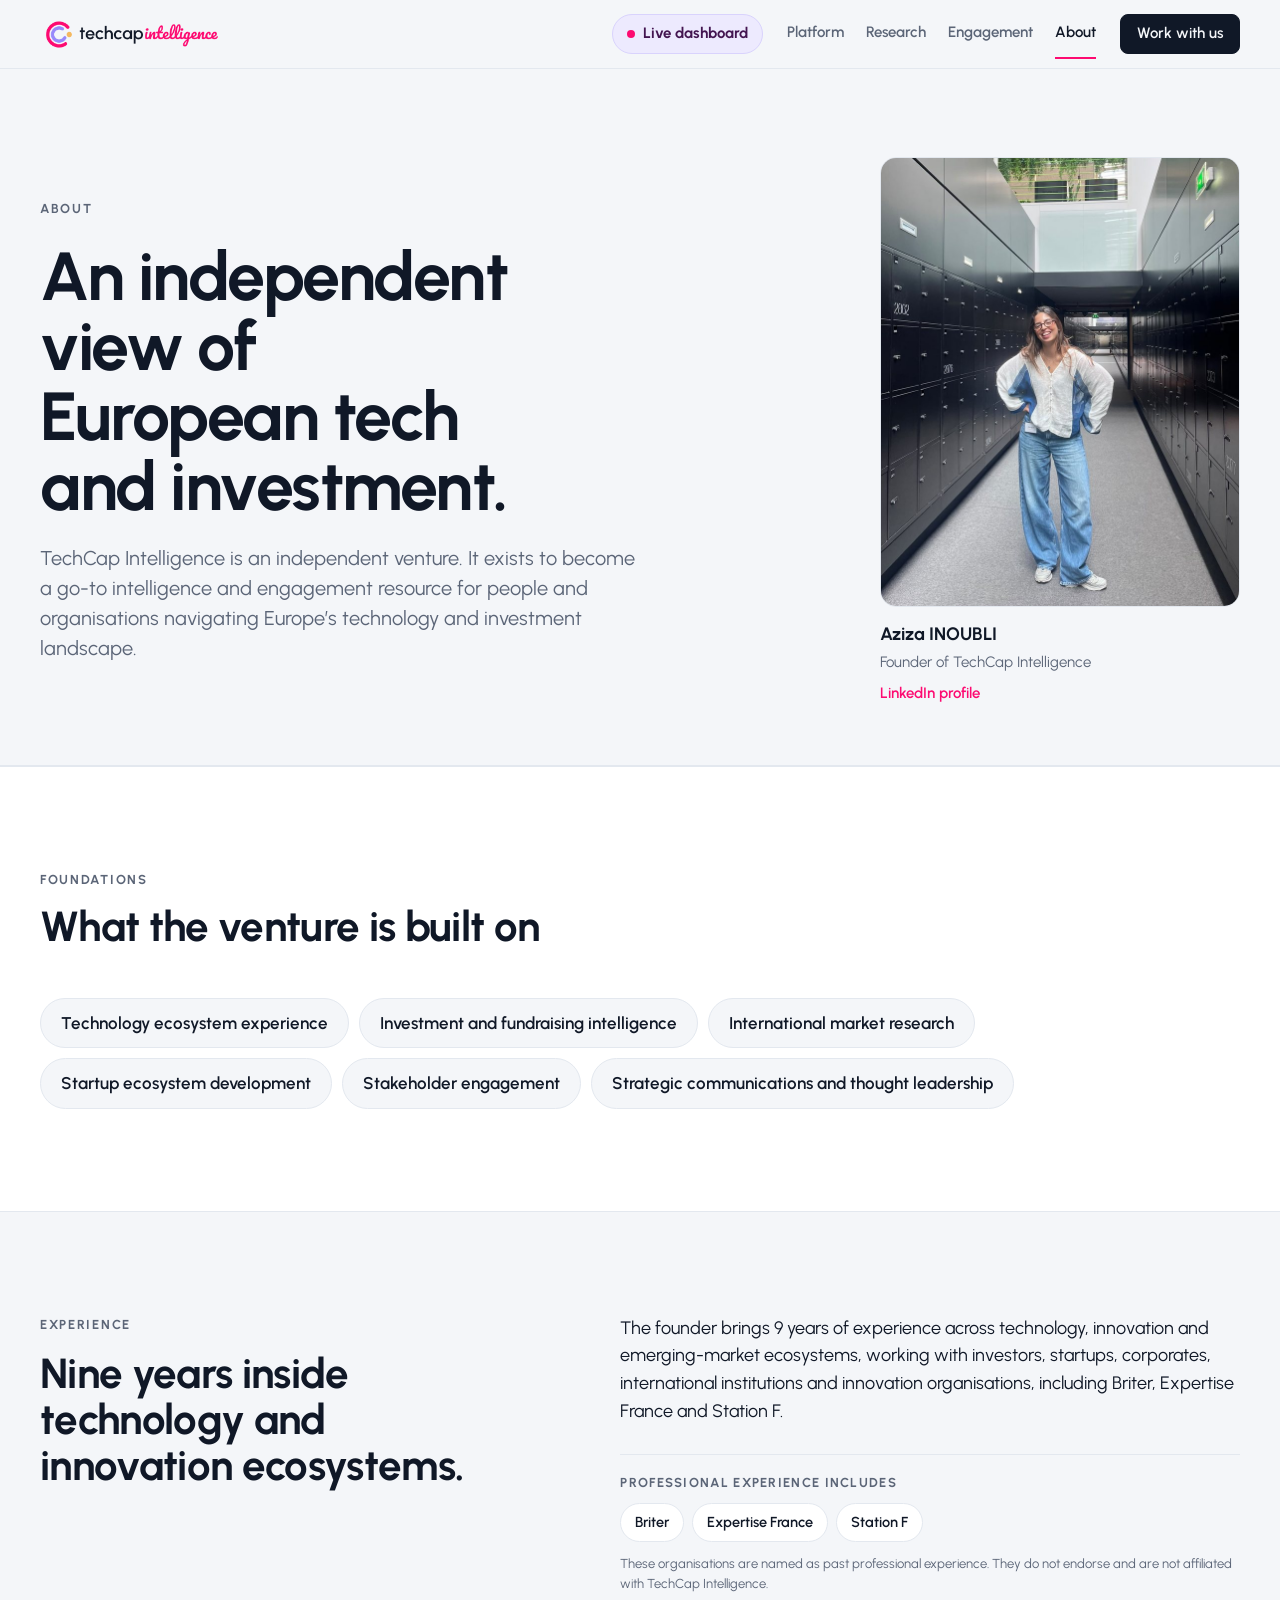
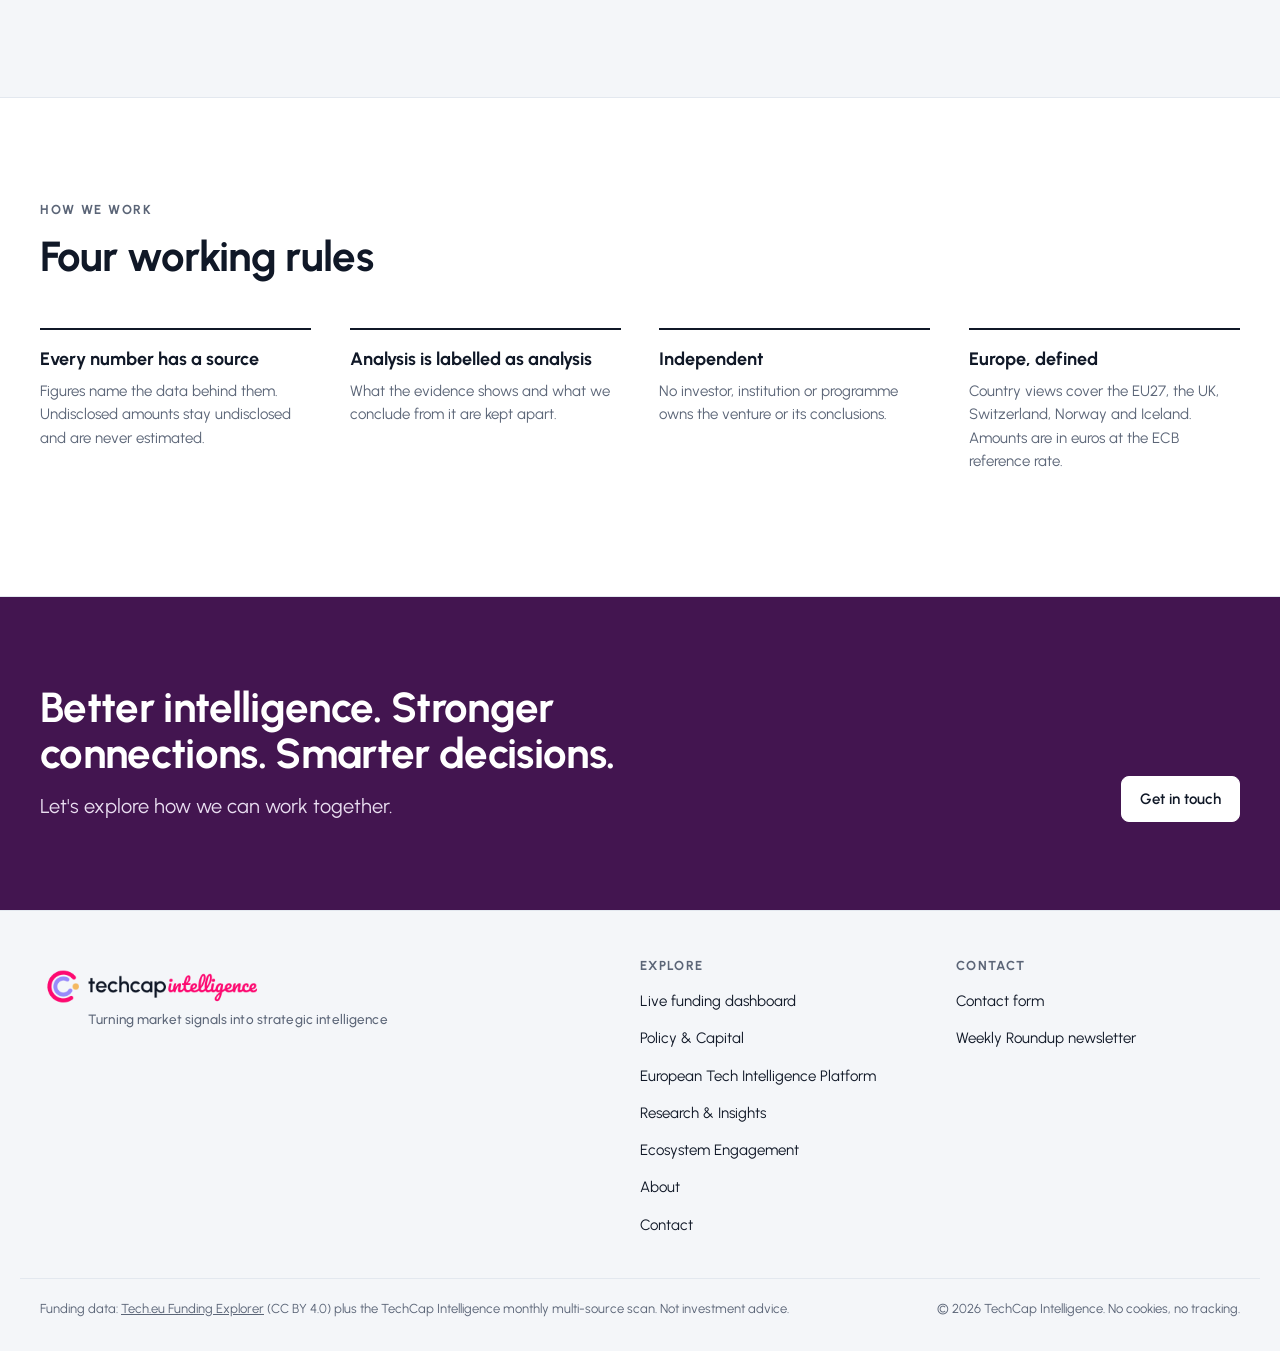
==== commit 6cc70328: "Switch data refresh to monthly (1st of each month) - GitHub refresh: 1st of each month at 05:00 UTC " ====
--- a/site/about.html
+++ b/site/about.html
@@ -101,7 +101,7 @@
     </div>
   </div>
   <div class="wrap foot-legal">
-    <p>Funding data: <a href="https://funding.tech.eu" target="_blank" rel="noopener">Tech.eu Funding Explorer</a> (CC BY 4.0) plus the TechCap Intelligence daily multi-source scan. Not investment advice.</p>
+    <p>Funding data: <a href="https://funding.tech.eu" target="_blank" rel="noopener">Tech.eu Funding Explorer</a> (CC BY 4.0) plus the TechCap Intelligence monthly multi-source scan. Not investment advice.</p>
     <p>© 2026 TechCap Intelligence. No cookies, no tracking.</p>
   </div>
 </footer>
